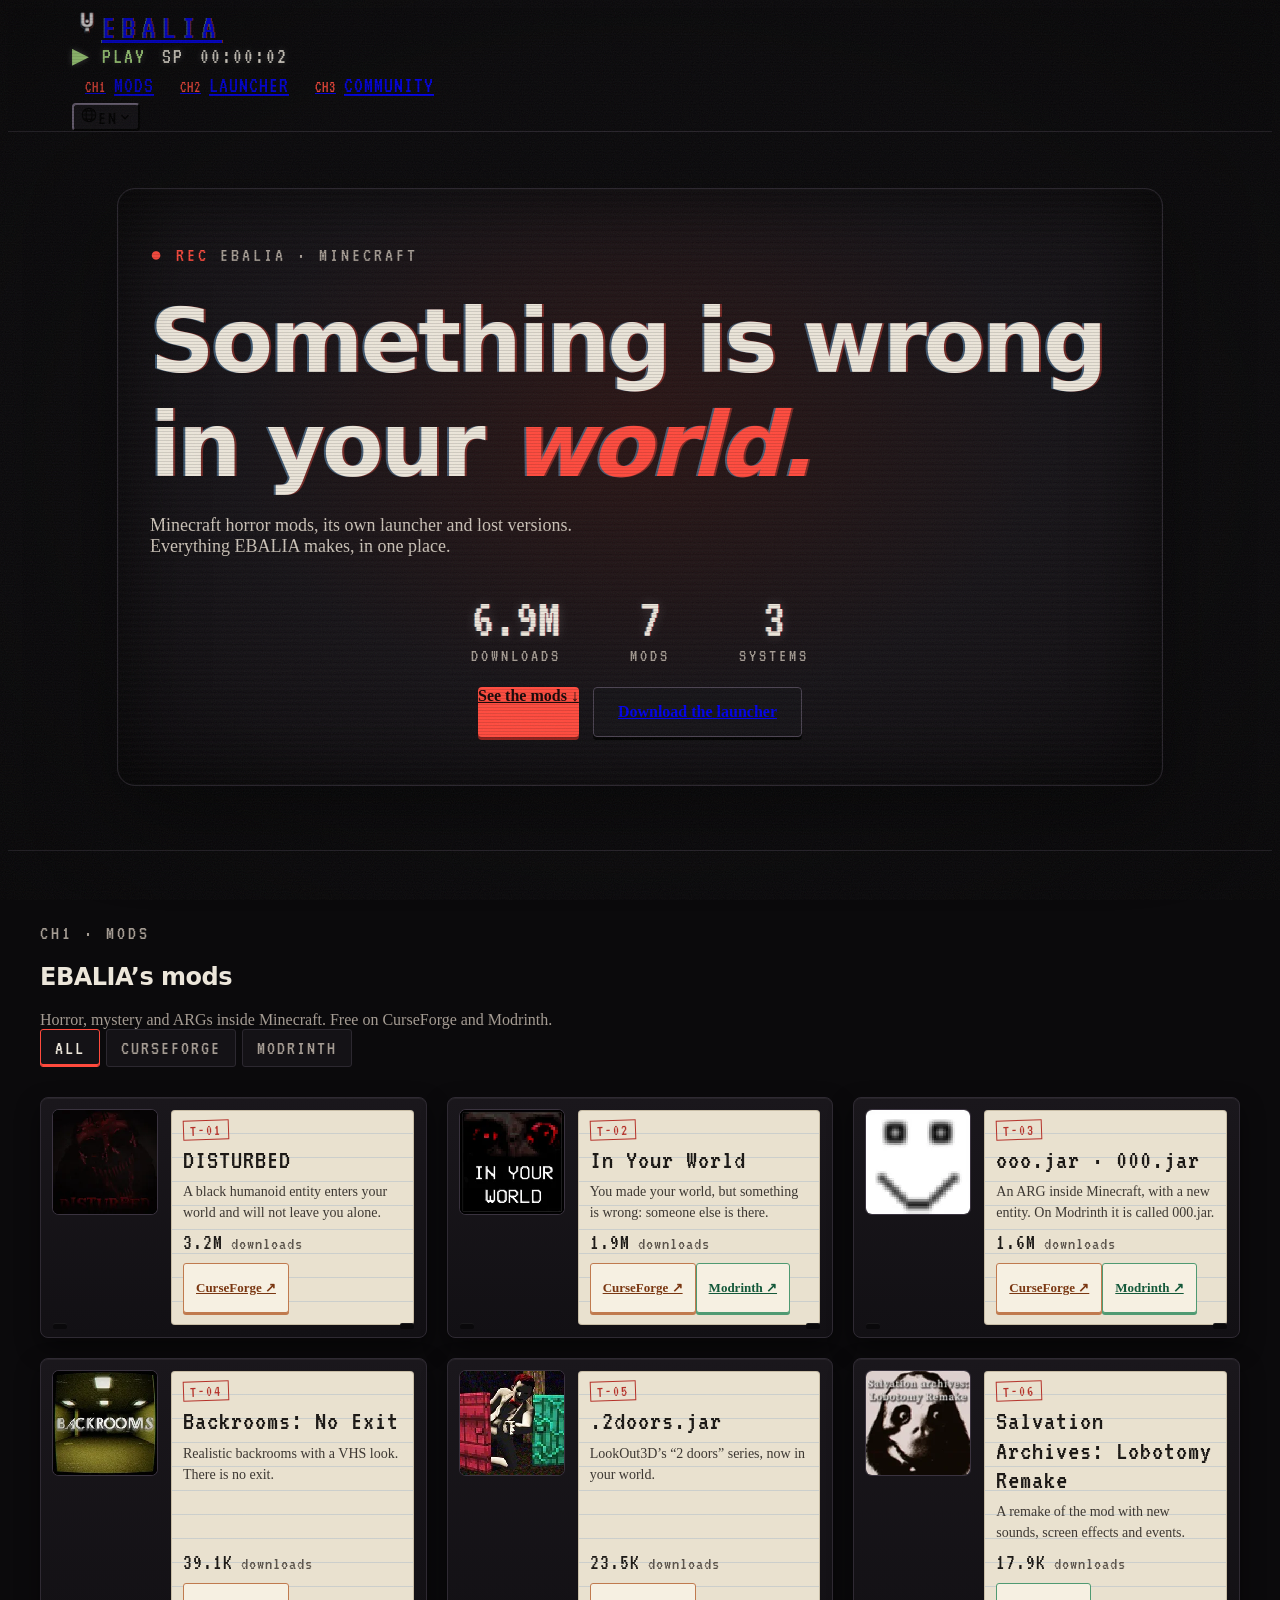
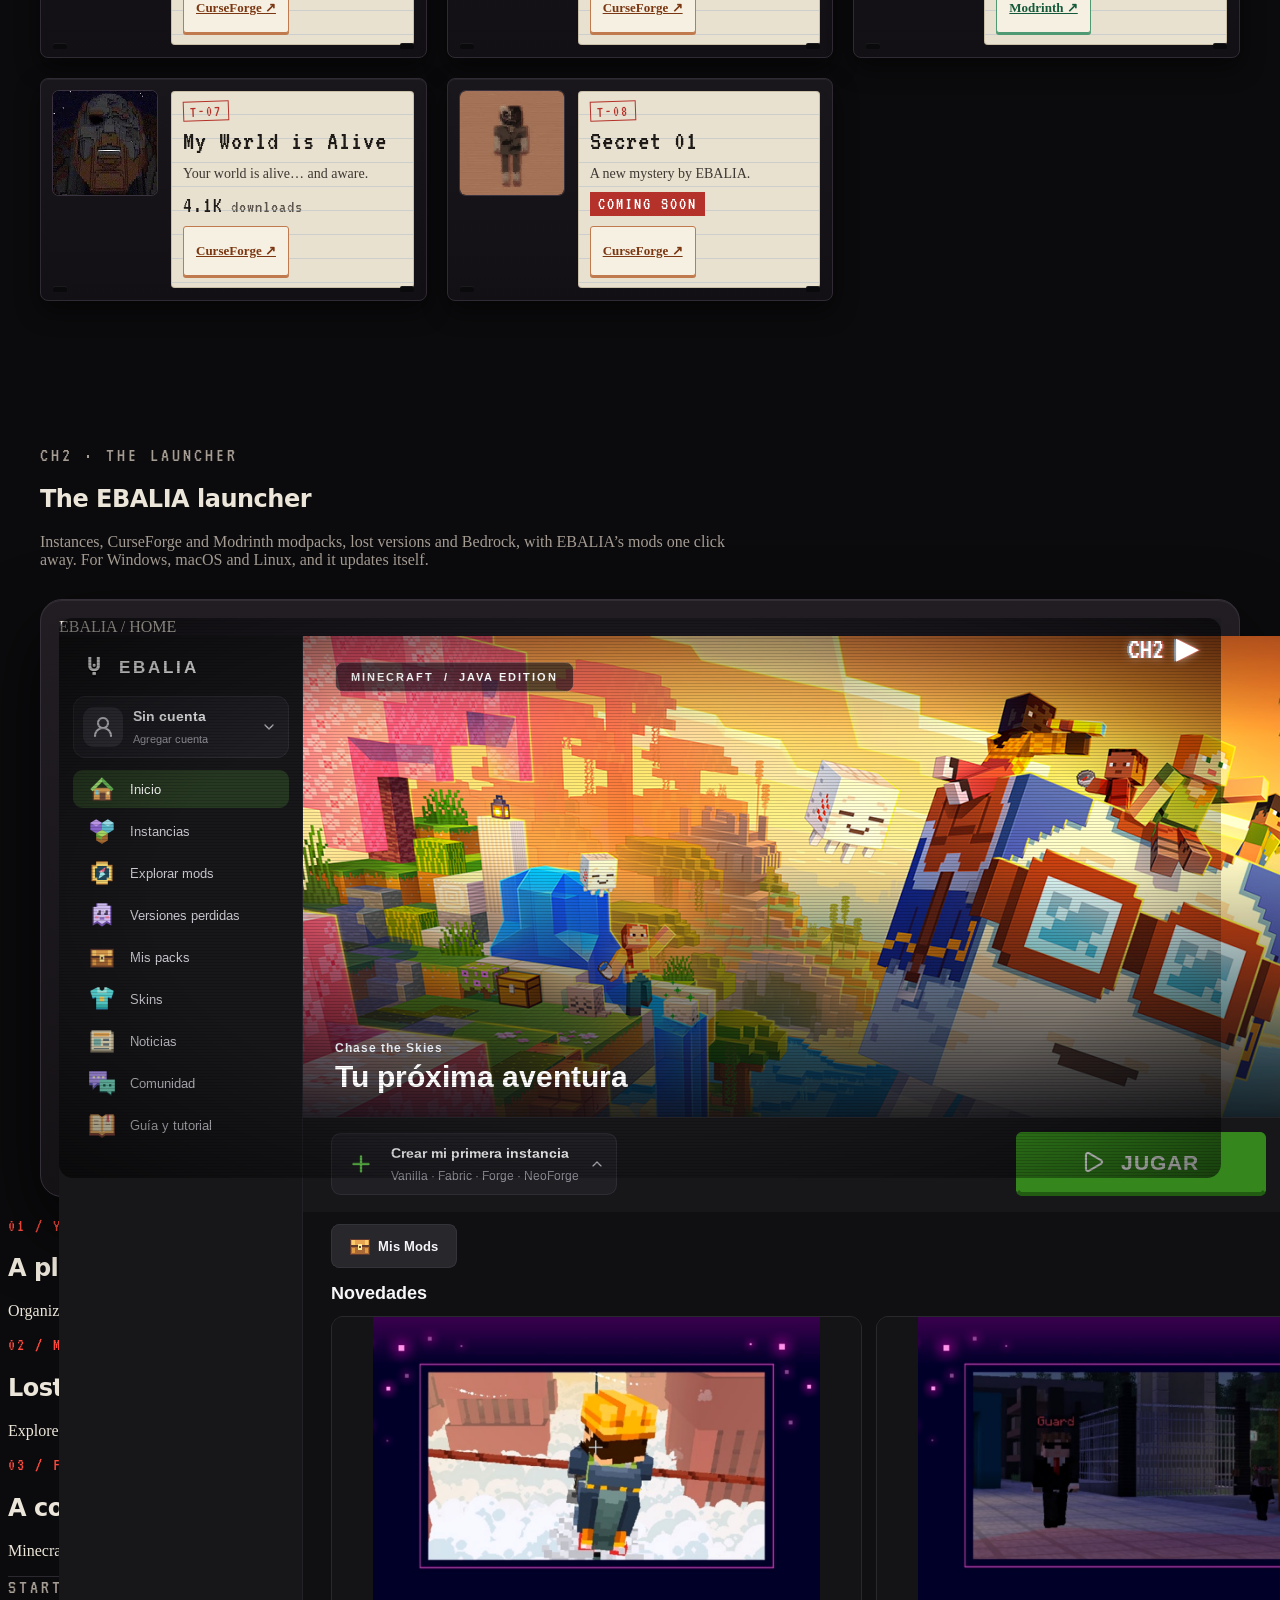
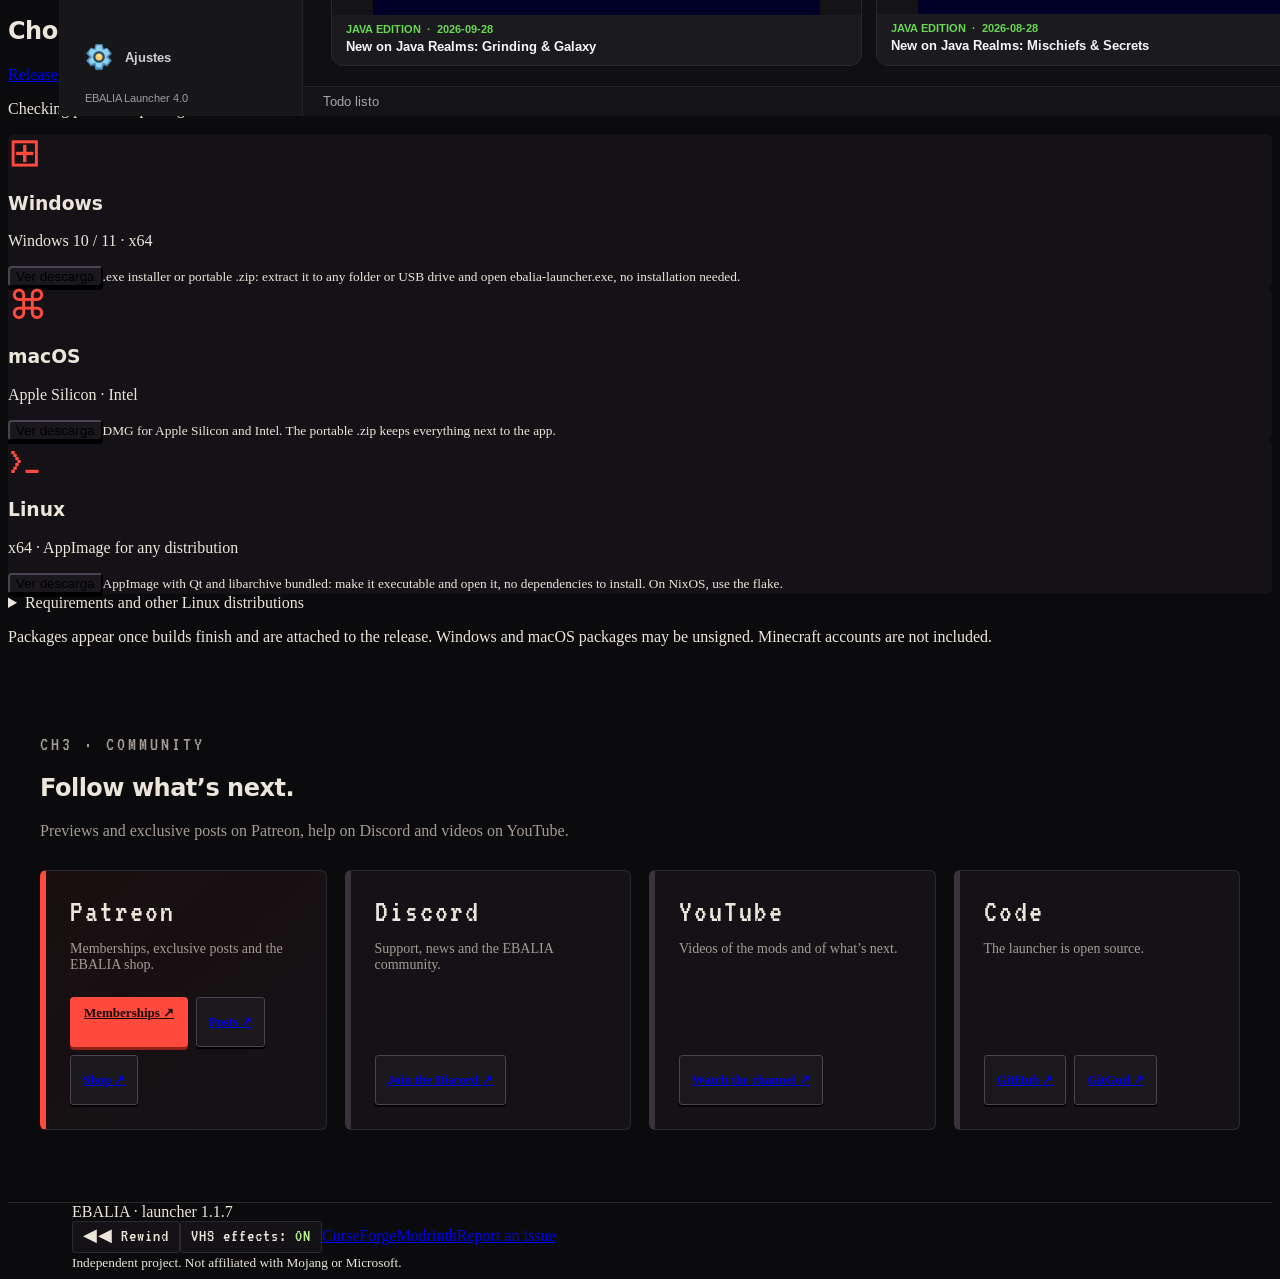
==== site/index.html @ 4043fa1e "Website: EBALIA's own site at ebalia.gitgud.site, VHS style - The mods on CurseForge and Modrinth as" ====
<!doctype html><html lang="es"><head><meta charset="utf-8"><meta name="viewport" content="width=device-width,initial-scale=1"><meta name="description" content="EBALIA: mods de terror para Minecraft, un launcher propio y versiones perdidas."><title>EBALIA</title><link rel="icon" type="image/png" href="[data-uri]"><link rel="apple-touch-icon" href="[data-uri]"><meta name="theme-color" content="#0b0a0c"><link rel="preconnect" href="https://fonts.googleapis.com"><link rel="preconnect" href="https://fonts.gstatic.com" crossorigin><link rel="stylesheet" href="https://fonts.googleapis.com/css2?family=VT323&display=swap"><link rel="stylesheet" href="style.css?v=ebalia-2"><link rel="stylesheet" href="vhs.css?v=ebalia-2"></head><body>
<div class="vhs-layer scanlines" aria-hidden="true"></div><div class="vhs-layer grain" aria-hidden="true"></div><div class="vhs-layer tracking" aria-hidden="true"></div><div class="vhs-layer static" aria-hidden="true"></div>
<header><a class="brand" href="#"><img src="[data-uri]" alt="">EBALIA</a><div class="osd" aria-hidden="true"><span class="osd-play">▶ PLAY</span><span>SP</span><span id="osd-clock">00:00:00</span></div><nav aria-label="Main navigation"><a href="#mods"><span class="channel">CH1</span><span data-i18n="navMods">Mods</span></a><a href="#launcher"><span class="channel">CH2</span><span data-i18n="navLauncher">Launcher</span></a><a href="#comunidad"><span class="channel">CH3</span><span data-i18n="navCommunity">Comunidad</span></a><div class="language-picker"><button id="language-toggle" class="language-toggle" type="button" aria-expanded="false" aria-controls="language-menu" aria-label="Idioma"><svg viewBox="0 0 24 24" width="18" height="18" fill="none" stroke="currentColor" stroke-width="1.6" aria-hidden="true"><circle cx="12" cy="12" r="9"/><ellipse cx="12" cy="12" rx="4" ry="9"/><path d="M3 12h18M5 6.5h14M5 17.5h14"/></svg><span id="language-current">ES</span><svg class="language-chevron" viewBox="0 0 16 16" width="14" height="14" fill="none" stroke="currentColor" stroke-width="1.6" aria-hidden="true"><path d="m4 6 4 4 4-4"/></svg></button><div id="language-menu" class="language-menu" hidden><div class="language-heading" data-i18n="language">Idioma</div><div class="language-options"><button type="button" data-language="auto" aria-pressed="true"><span data-i18n="automatic">Automático (sistema)</span><span class="language-check" aria-hidden="true">✓</span></button><button type="button" data-language="es" aria-pressed="false"><span>Español</span><span class="language-check" aria-hidden="true">✓</span></button><button type="button" data-language="en" aria-pressed="false"><span>English</span><span class="language-check" aria-hidden="true">✓</span></button><button type="button" data-language="pt" aria-pressed="false"><span>Português</span><span class="language-check" aria-hidden="true">✓</span></button><button type="button" data-language="fr" aria-pressed="false"><span>Français</span><span class="language-check" aria-hidden="true">✓</span></button><button type="button" data-language="de" aria-pressed="false"><span>Deutsch</span><span class="language-check" aria-hidden="true">✓</span></button></div></div></div></nav></header>
<main><section class="hero"><div class="screen"><div class="eyebrow"><span class="rec">● REC</span> EBALIA · MINECRAFT</div><h1 class="glitch" data-i18n="hero"></h1><p data-i18n="intro"></p><div class="hero-stats"><div><b data-count="6857395" data-animate></b><span data-i18n="statDownloads">descargas</span></div><div><b data-count="7" data-plain data-animate></b><span data-i18n="statMods">mods</span></div><div><b>3</b><span data-i18n="statSystems">sistemas</span></div></div><div class="hero-actions"><a class="primary" href="#mods" data-i18n="heroMods">Ver los mods ↓</a><a class="secondary" href="#descargas" data-i18n="heroLauncher">Descargar el launcher</a></div></div></section>
<section id="mods"><div class="sectionhead"><div><span class="eyebrow">CH1 · <span data-i18n="modsEyebrow">MODS</span></span><h2 data-i18n="modsHeading">Los mods de EBALIA</h2><p class="lead" data-i18n="modsBody"></p></div><div class="filters" role="group" aria-label="CurseForge / Modrinth"><button type="button" class="filter" data-filter="all" aria-pressed="true" data-i18n="filterAll">Todos</button><button type="button" class="filter" data-filter="curseforge" aria-pressed="false">CurseForge</button><button type="button" class="filter" data-filter="modrinth" aria-pressed="false">Modrinth</button></div></div><div class="tapes"><article class="tape" data-stores="curseforge"><div class="tape-window"><img src="[data-uri]" alt="" width="96" height="96" loading="lazy"><span class="tape-play" aria-hidden="true">▶</span></div><div class="tape-label"><span class="tape-number">T-01</span><h3>DISTURBED</h3><p data-i18n="modDisturbed"></p><span class="count"><b data-count="3212879"></b> <span data-i18n="downloadsLabel">descargas</span></span><div class="stores"><a class="store curseforge" href="https://www.curseforge.com/minecraft/mc-mods/disturbed" rel="noopener">CurseForge ↗</a></div></div></article><article class="tape" data-stores="curseforge modrinth"><div class="tape-window"><img src="[data-uri]" alt="" width="96" height="96" loading="lazy"><span class="tape-play" aria-hidden="true">▶</span></div><div class="tape-label"><span class="tape-number">T-02</span><h3>In Your World</h3><p data-i18n="modInYourWorld"></p><span class="count"><b data-count="1912061"></b> <span data-i18n="downloadsLabel">descargas</span></span><div class="stores"><a class="store curseforge" href="https://www.curseforge.com/minecraft/mc-mods/in-your-world" rel="noopener">CurseForge ↗</a><a class="store modrinth" href="https://modrinth.com/mod/in-your-world" rel="noopener">Modrinth ↗</a></div></div></article><article class="tape" data-stores="curseforge modrinth"><div class="tape-window"><img src="[data-uri]" alt="" width="96" height="96" loading="lazy"><span class="tape-play" aria-hidden="true">▶</span></div><div class="tape-label"><span class="tape-number">T-03</span><h3>ooo.jar · 000.jar</h3><p data-i18n="modOoo"></p><span class="count"><b data-count="1647892"></b> <span data-i18n="downloadsLabel">descargas</span></span><div class="stores"><a class="store curseforge" href="https://www.curseforge.com/minecraft/mc-mods/ooo-jar" rel="noopener">CurseForge ↗</a><a class="store modrinth" href="https://modrinth.com/mod/000.jar" rel="noopener">Modrinth ↗</a></div></div></article><article class="tape" data-stores="curseforge"><div class="tape-window"><img src="[data-uri]" alt="" width="96" height="96" loading="lazy"><span class="tape-play" aria-hidden="true">▶</span></div><div class="tape-label"><span class="tape-number">T-04</span><h3>Backrooms: No Exit</h3><p data-i18n="modBackrooms"></p><span class="count"><b data-count="39109"></b> <span data-i18n="downloadsLabel">descargas</span></span><div class="stores"><a class="store curseforge" href="https://www.curseforge.com/minecraft/mc-mods/backrooms-no-exit" rel="noopener">CurseForge ↗</a></div></div></article><article class="tape" data-stores="curseforge"><div class="tape-window"><img src="[data-uri]" alt="" width="96" height="96" loading="lazy"><span class="tape-play" aria-hidden="true">▶</span></div><div class="tape-label"><span class="tape-number">T-05</span><h3>.2doors.jar</h3><p data-i18n="modTwoDoors"></p><span class="count"><b data-count="23488"></b> <span data-i18n="downloadsLabel">descargas</span></span><div class="stores"><a class="store curseforge" href="https://www.curseforge.com/minecraft/mc-mods/twodoors-jar" rel="noopener">CurseForge ↗</a></div></div></article><article class="tape" data-stores="modrinth"><div class="tape-window"><img src="[data-uri]" alt="" width="96" height="96" loading="lazy"><span class="tape-play" aria-hidden="true">▶</span></div><div class="tape-label"><span class="tape-number">T-06</span><h3>Salvation Archives: Lobotomy Remake</h3><p data-i18n="modSalvation"></p><span class="count"><b data-count="17855"></b> <span data-i18n="downloadsLabel">descargas</span></span><div class="stores"><a class="store modrinth" href="https://modrinth.com/mod/salvation-archives-lobotomy-remake" rel="noopener">Modrinth ↗</a></div></div></article><article class="tape" data-stores="curseforge"><div class="tape-window"><img src="[data-uri]" alt="" width="96" height="96" loading="lazy"><span class="tape-play" aria-hidden="true">▶</span></div><div class="tape-label"><span class="tape-number">T-07</span><h3>My World is Alive</h3><p data-i18n="modAlive"></p><span class="count"><b data-count="4111"></b> <span data-i18n="downloadsLabel">descargas</span></span><div class="stores"><a class="store curseforge" href="https://www.curseforge.com/minecraft/mc-mods/the-world-is-alive" rel="noopener">CurseForge ↗</a></div></div></article><article class="tape soon-card" data-stores="curseforge"><div class="tape-window"><img src="[data-uri]" alt="" width="96" height="96" loading="lazy"><span class="tape-play" aria-hidden="true">▶</span></div><div class="tape-label"><span class="tape-number">T-08</span><h3>Secret 01</h3><p data-i18n="modSecret"></p><span class="soon" data-i18n="soon">Próximamente</span><div class="stores"><a class="store curseforge" href="https://www.curseforge.com/minecraft/mc-mods/secret-01-proyect" rel="noopener">CurseForge ↗</a></div></div></article></div></section>
<section id="launcher"><div class="sectionhead"><div><span class="eyebrow">CH2 · <span data-i18n="launcherEyebrow">EL LAUNCHER</span></span><h2 data-i18n="launcherHeading">El launcher de EBALIA</h2><p class="lead" data-i18n="launcherBody"></p></div></div><div class="tv"><div class="preview"><div class="windowbar"><i></i><i></i><i></i><span data-i18n="home">EBALIA / INICIO</span></div><img src="[data-uri]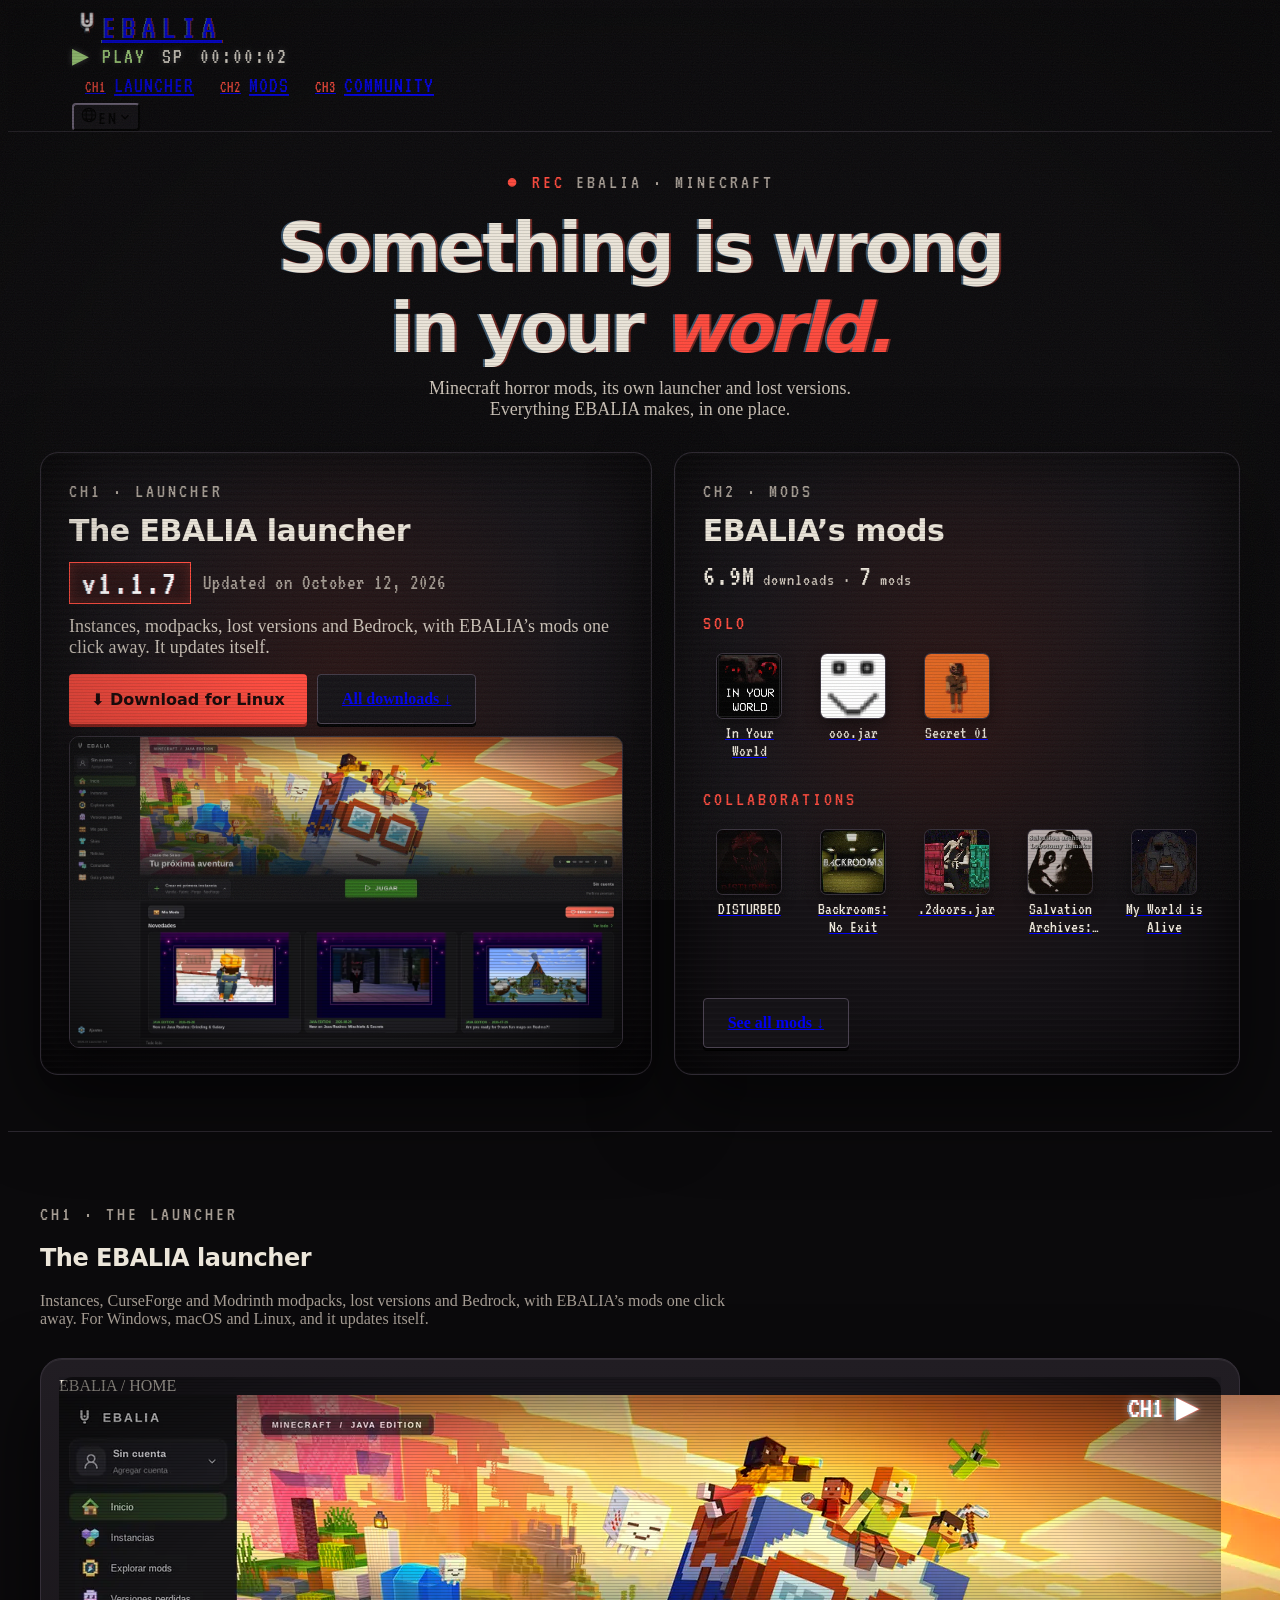
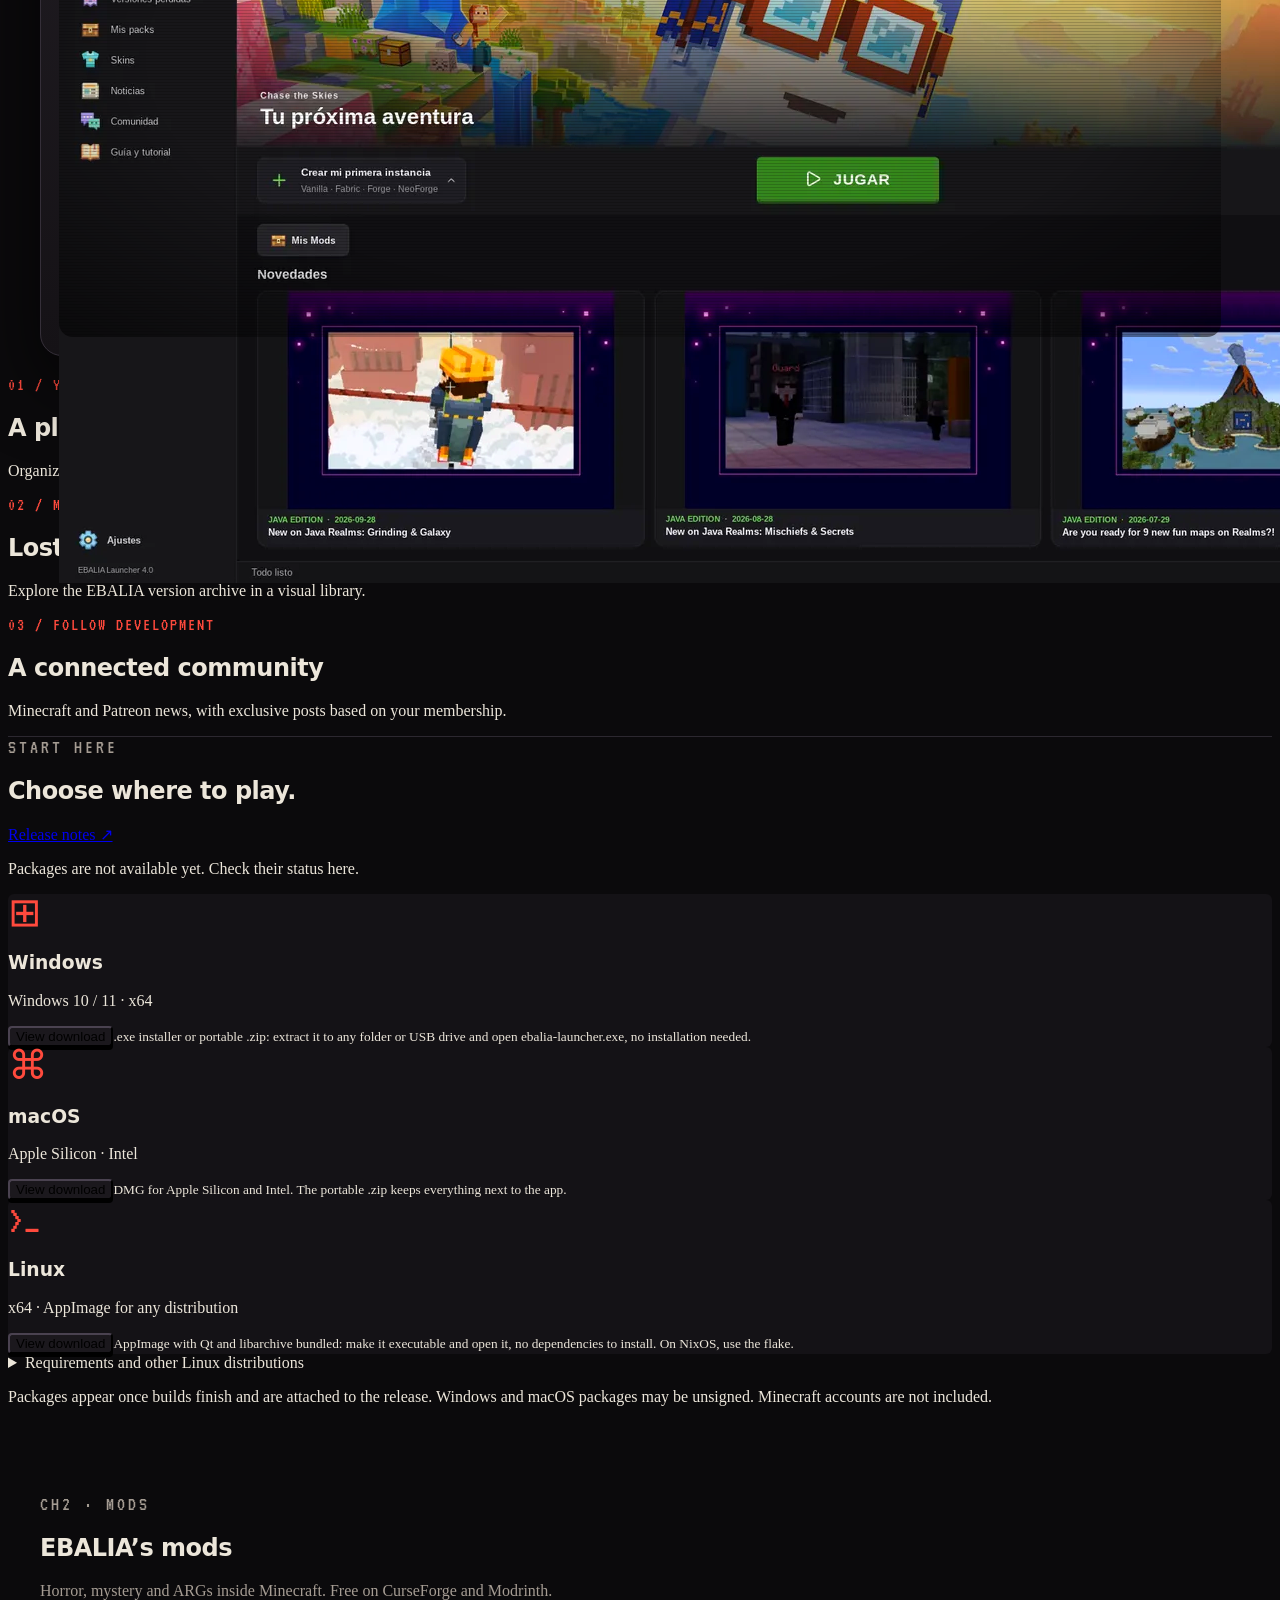
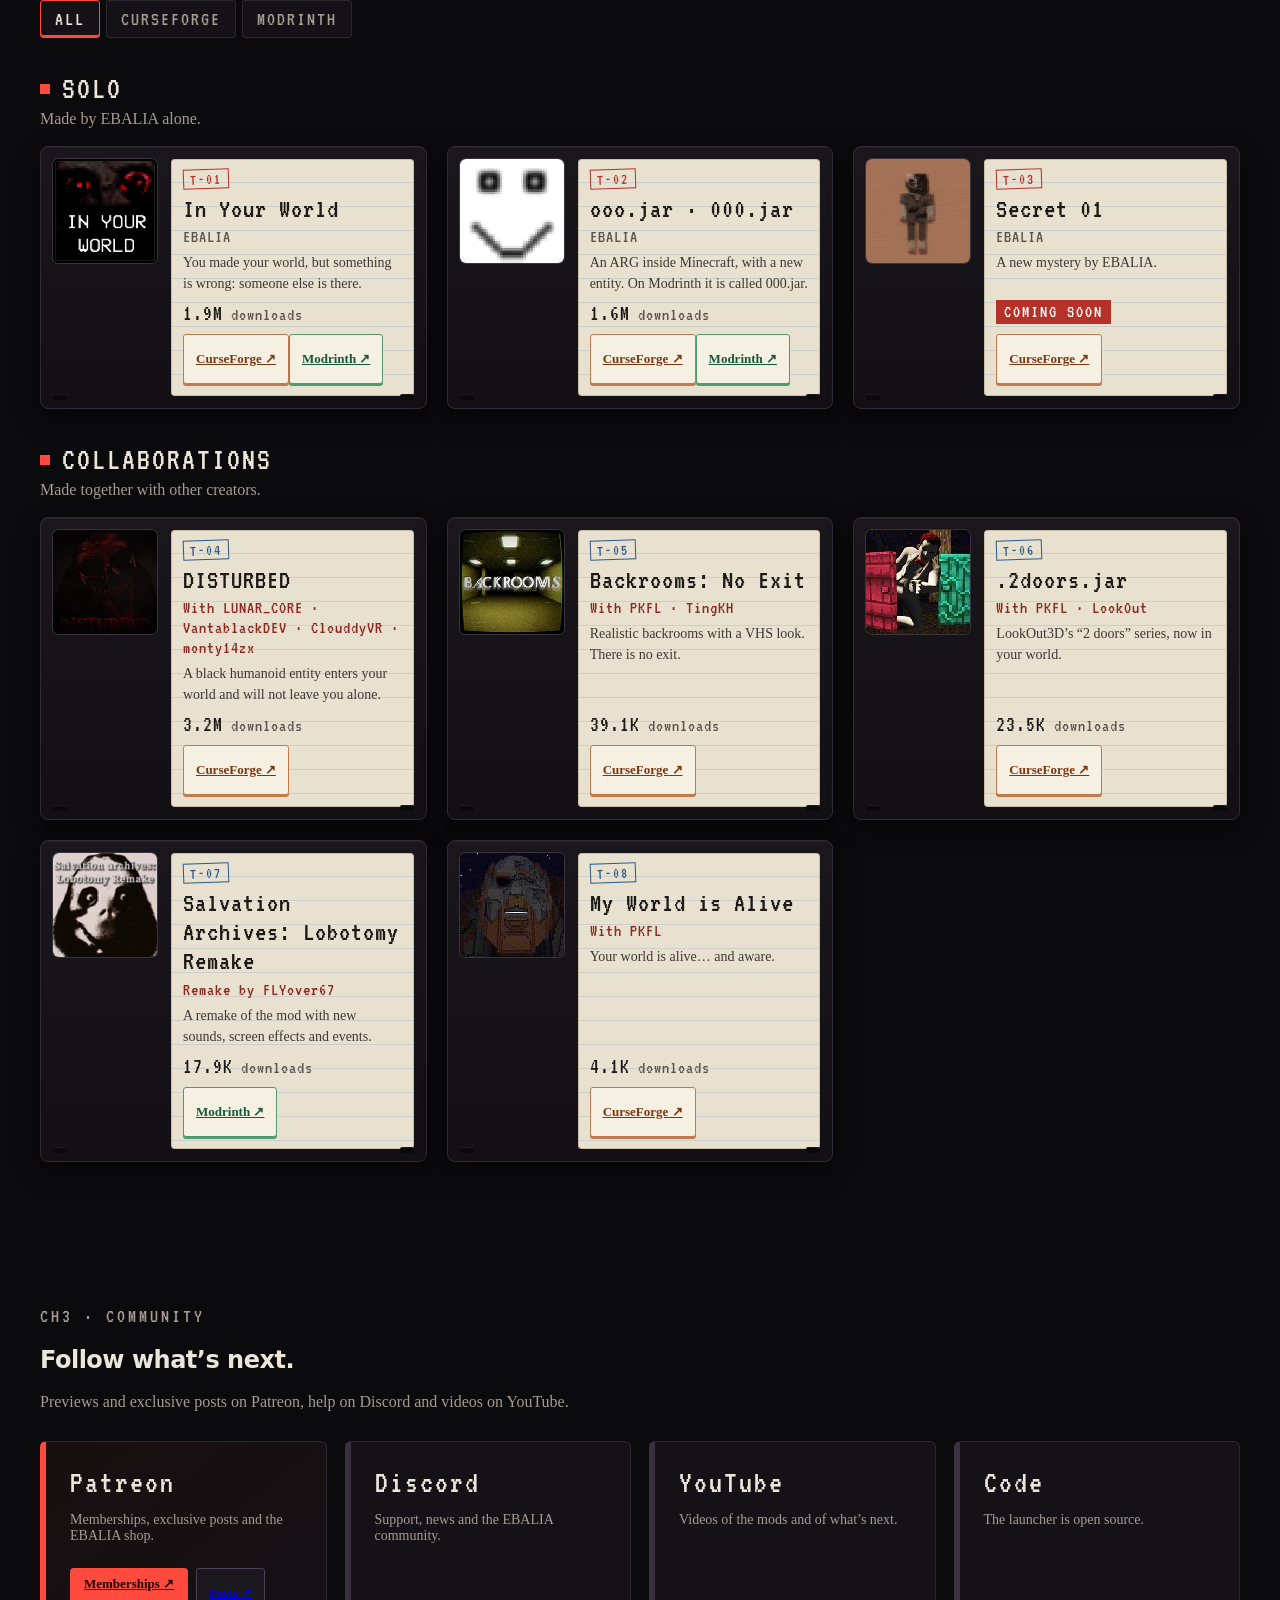
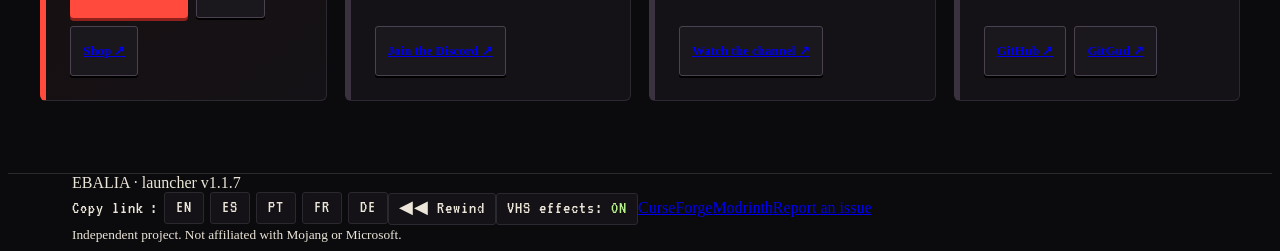
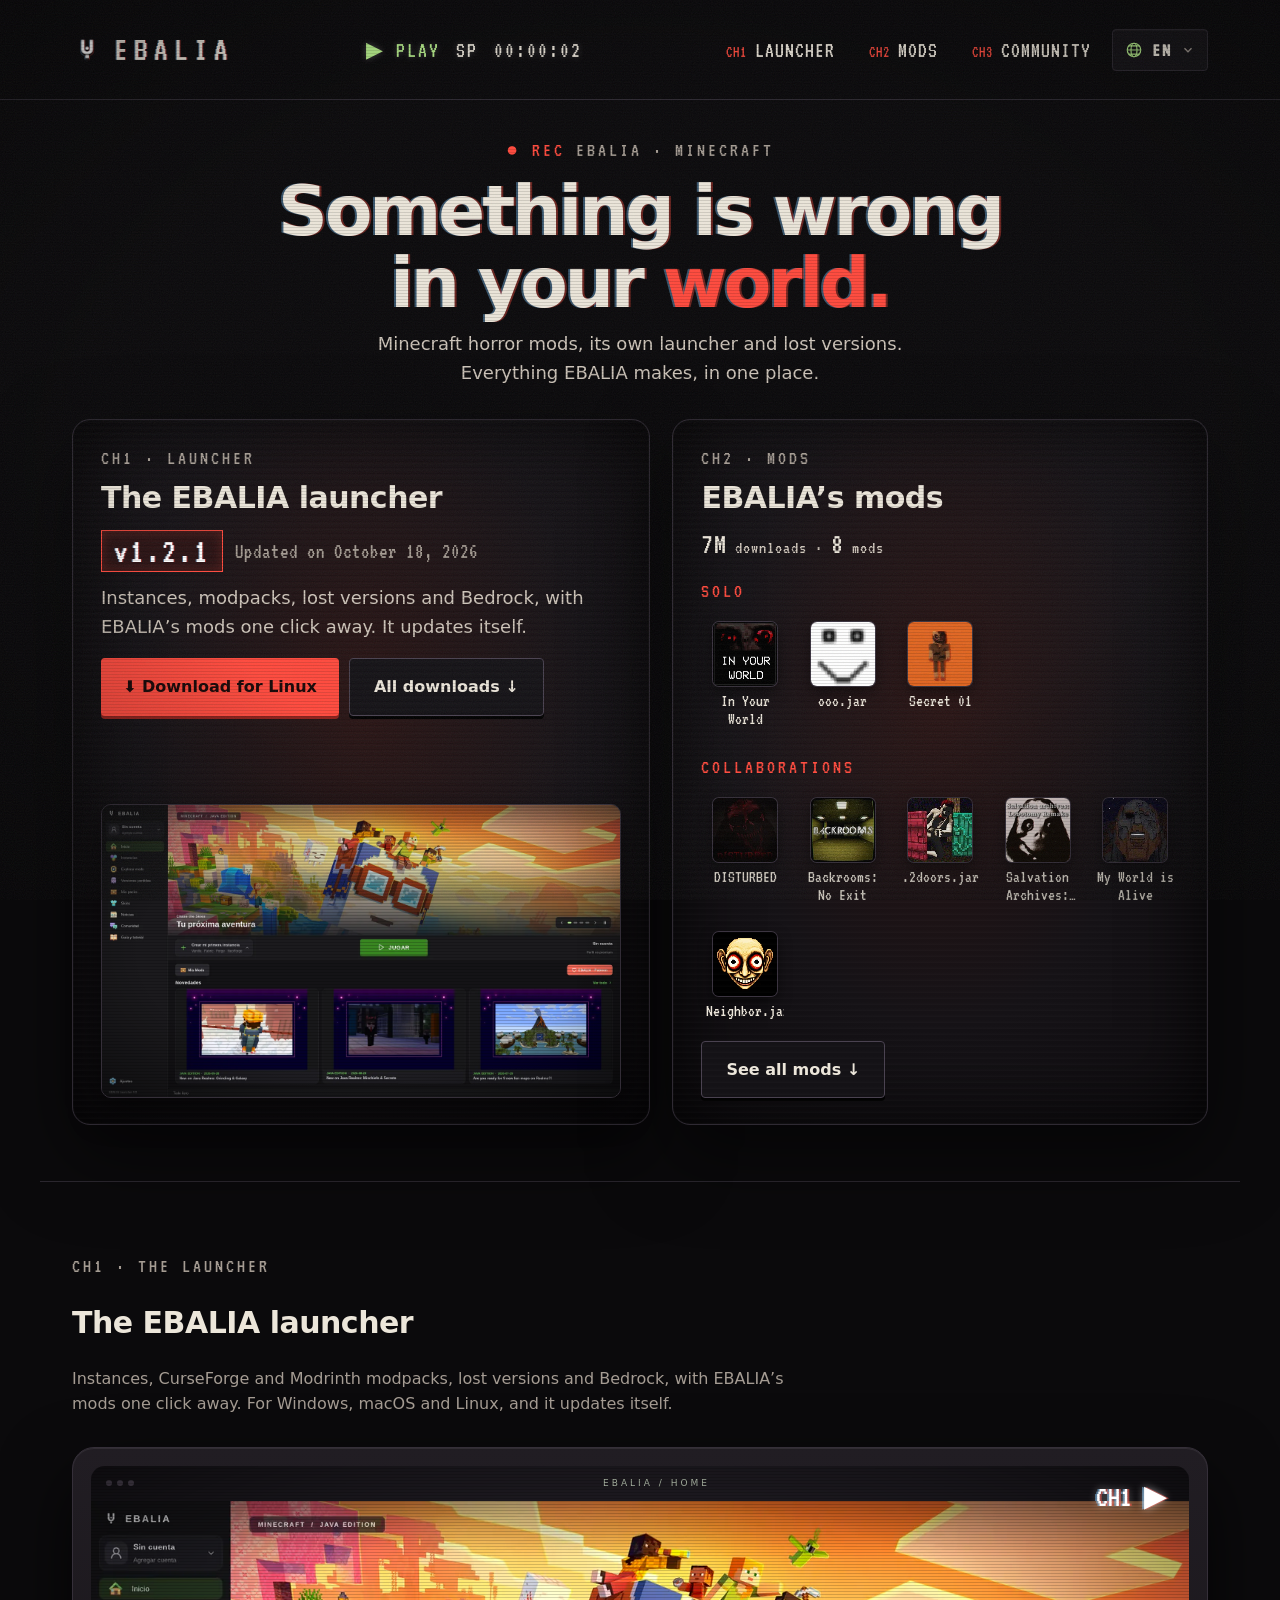
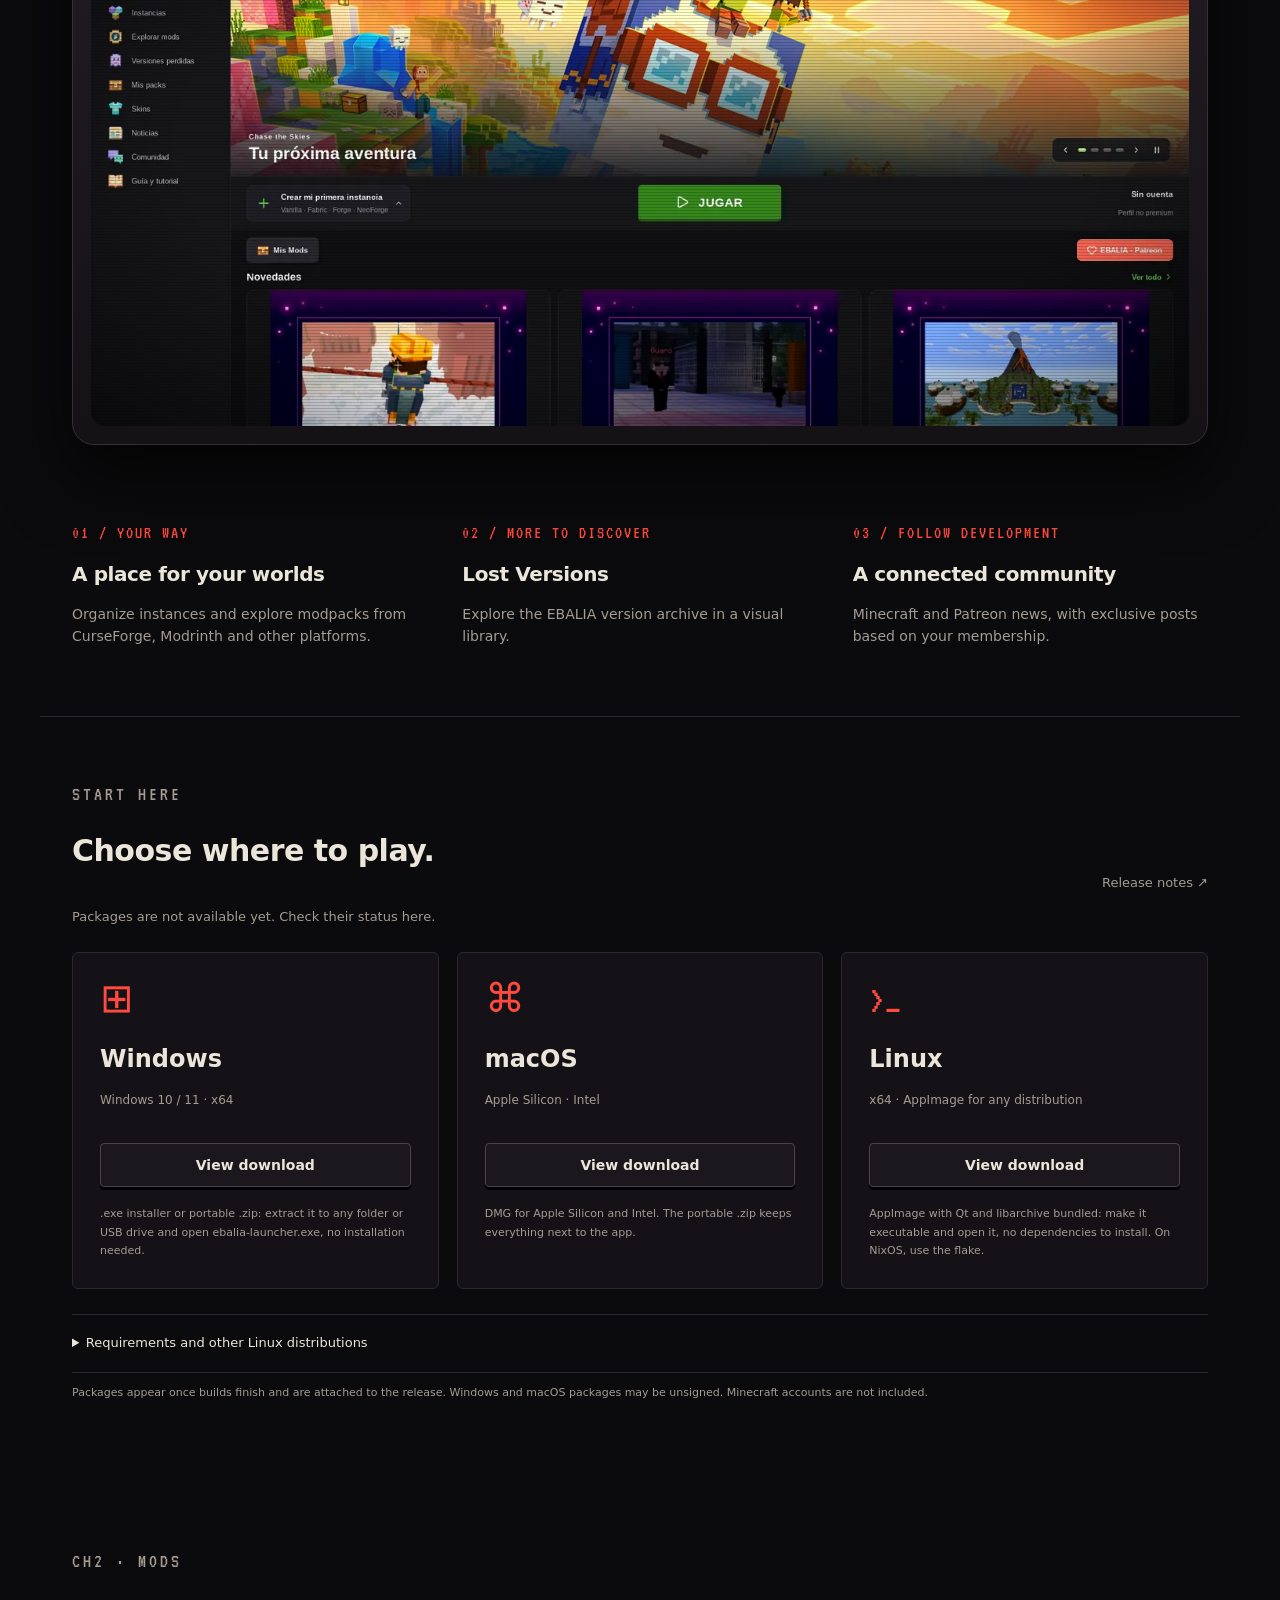
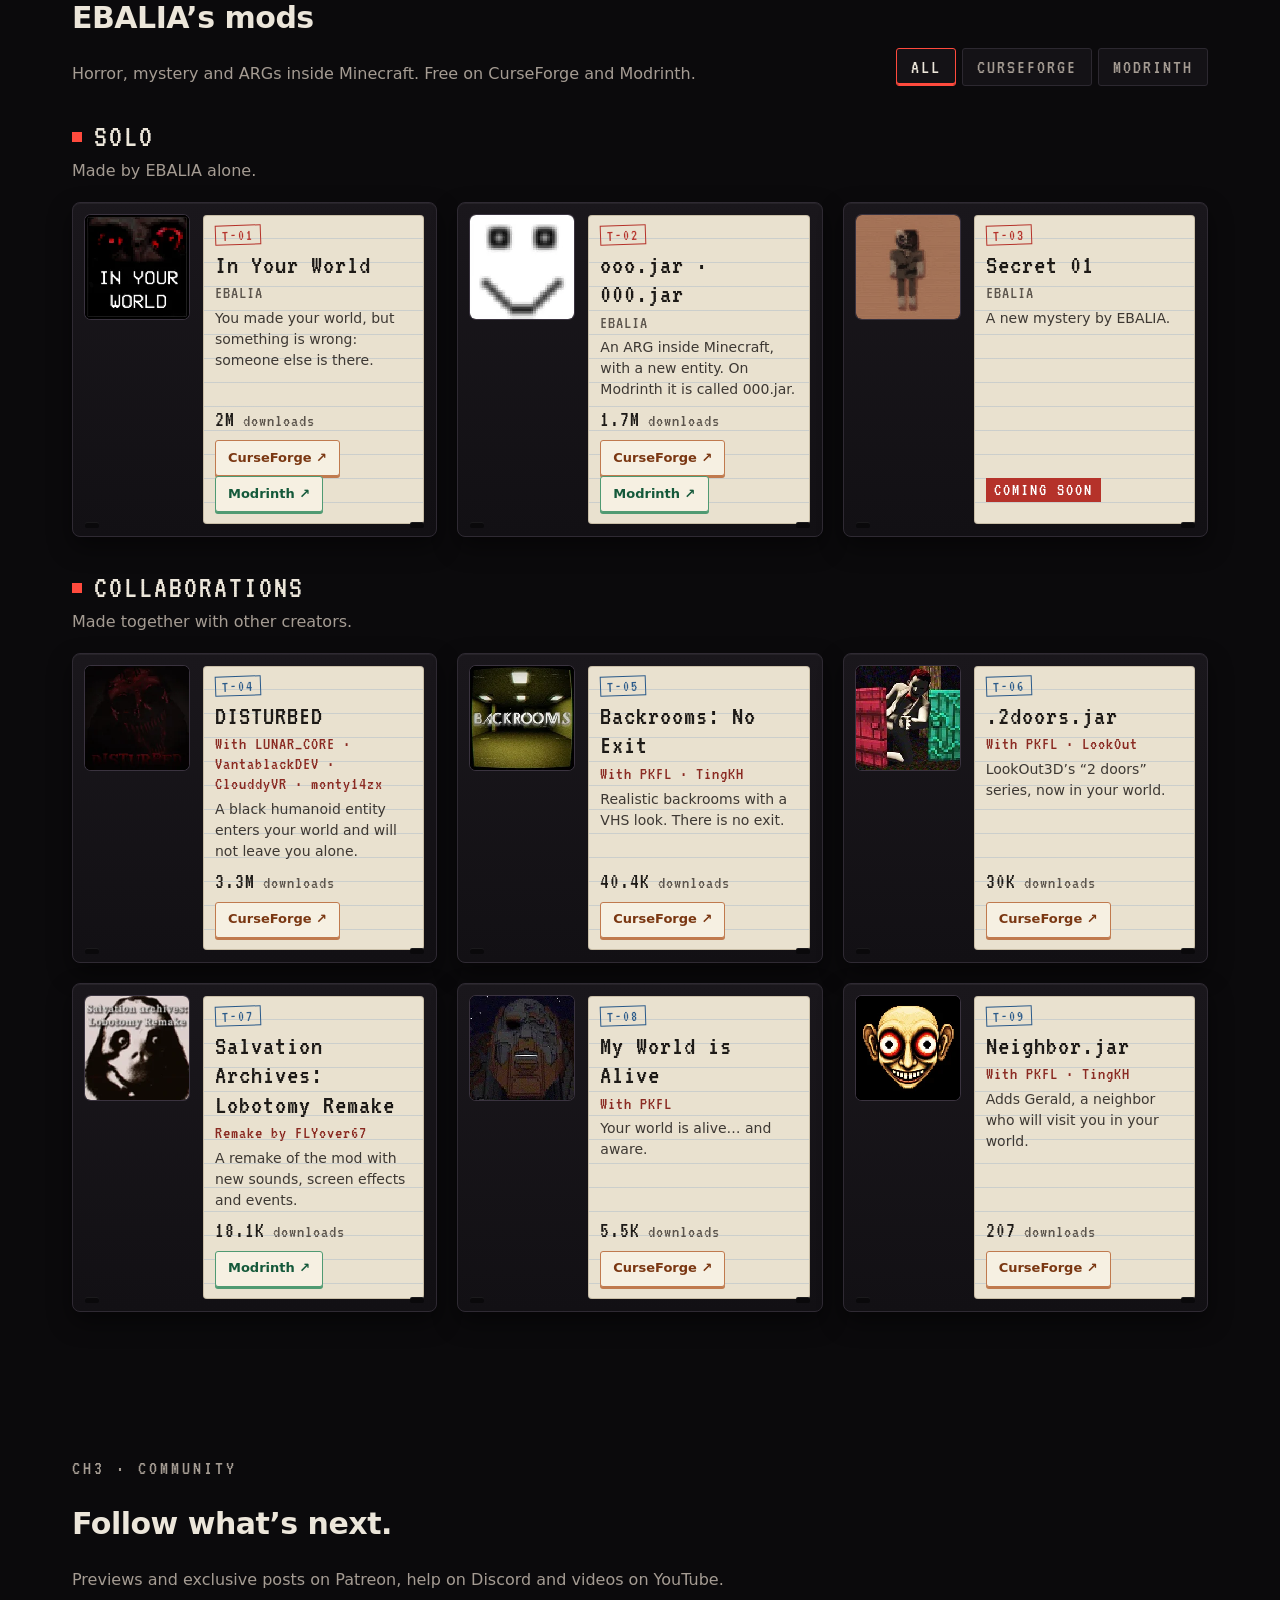
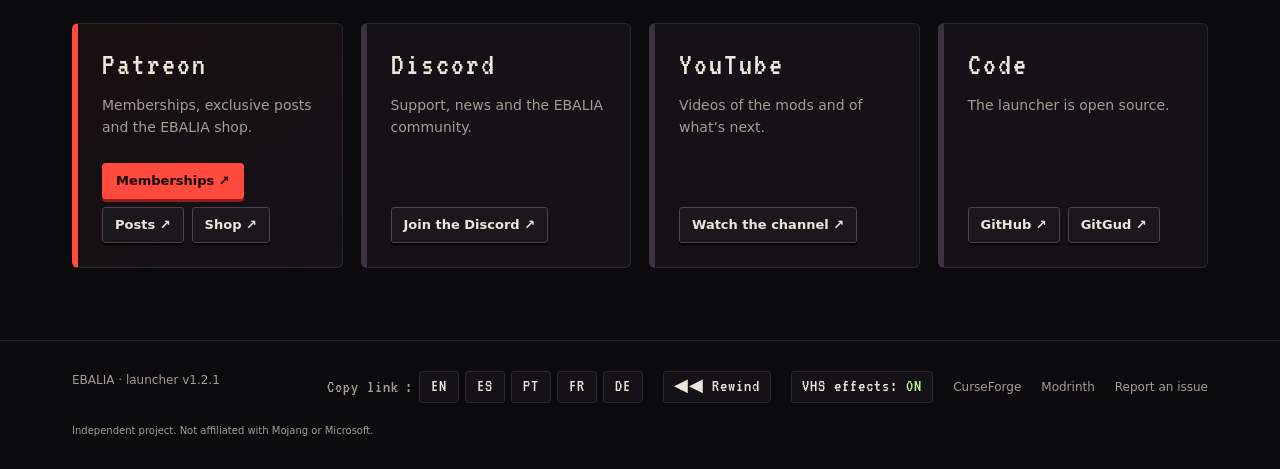
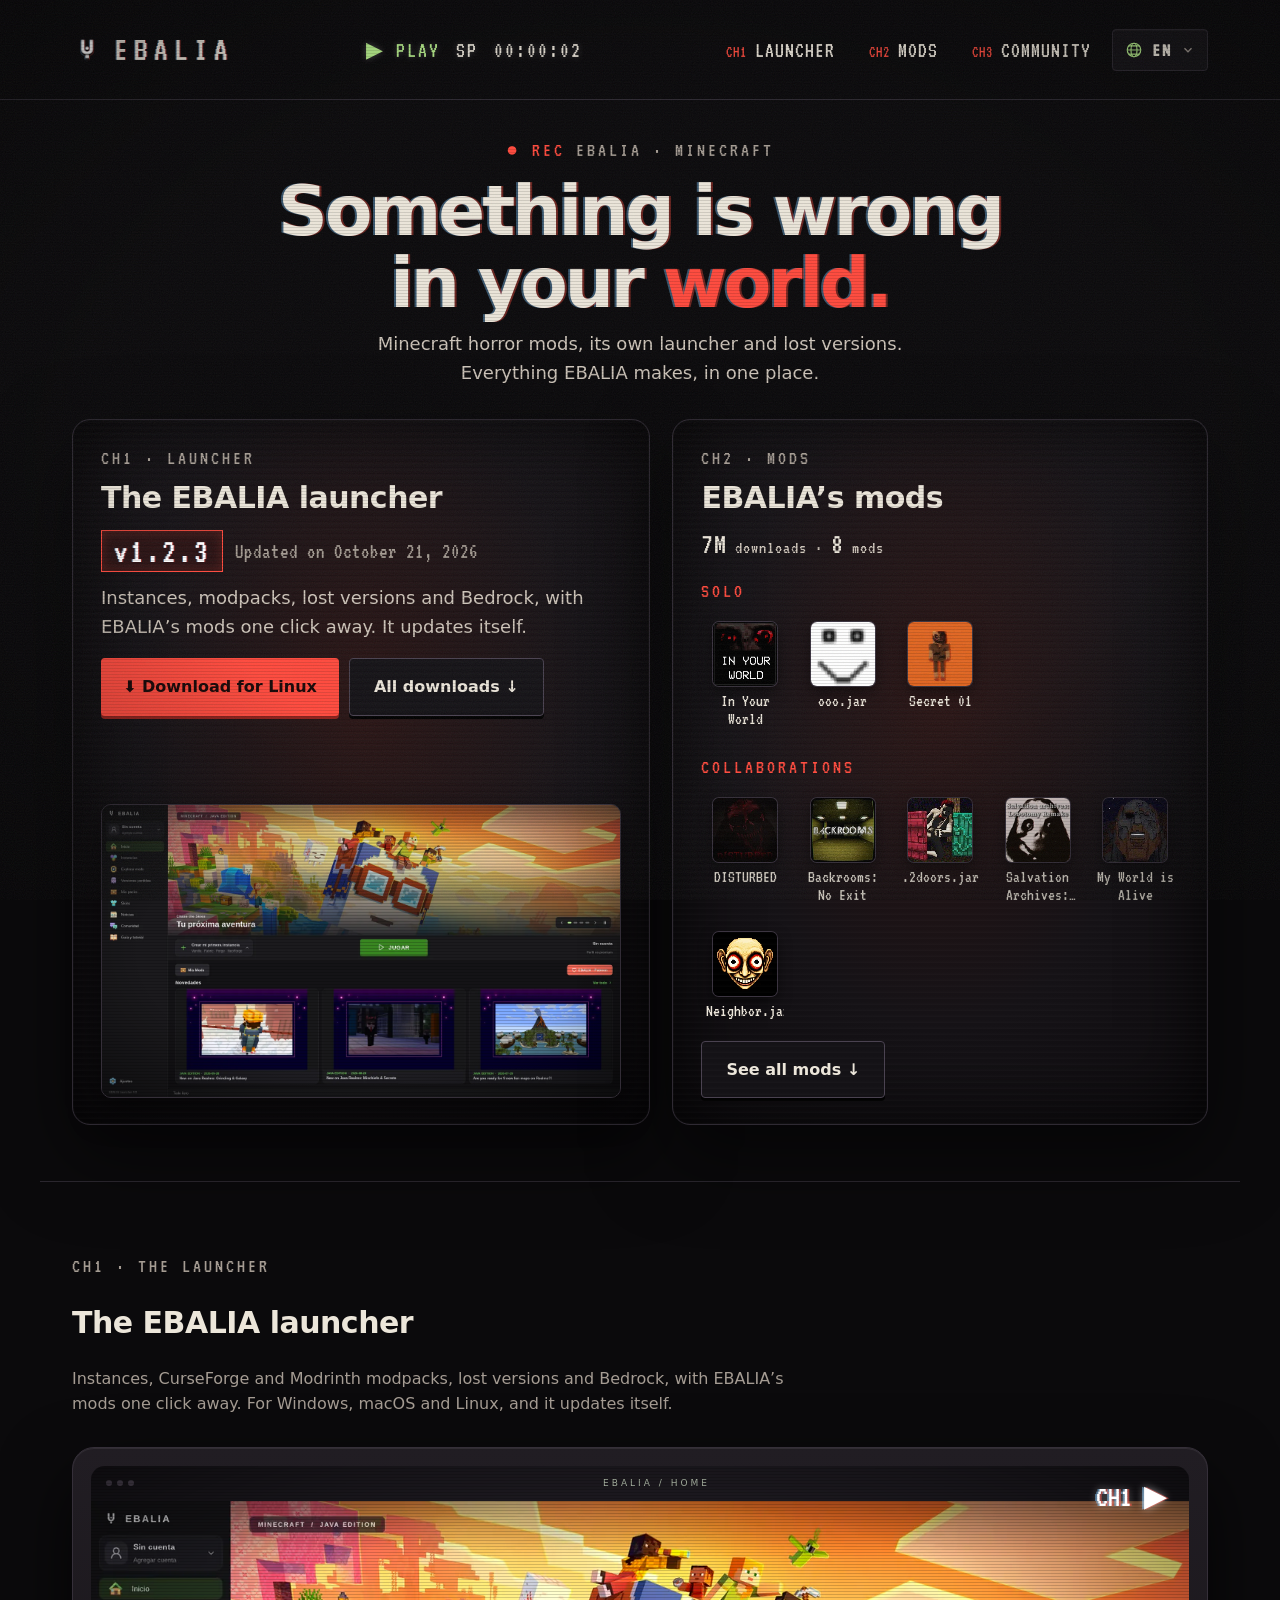
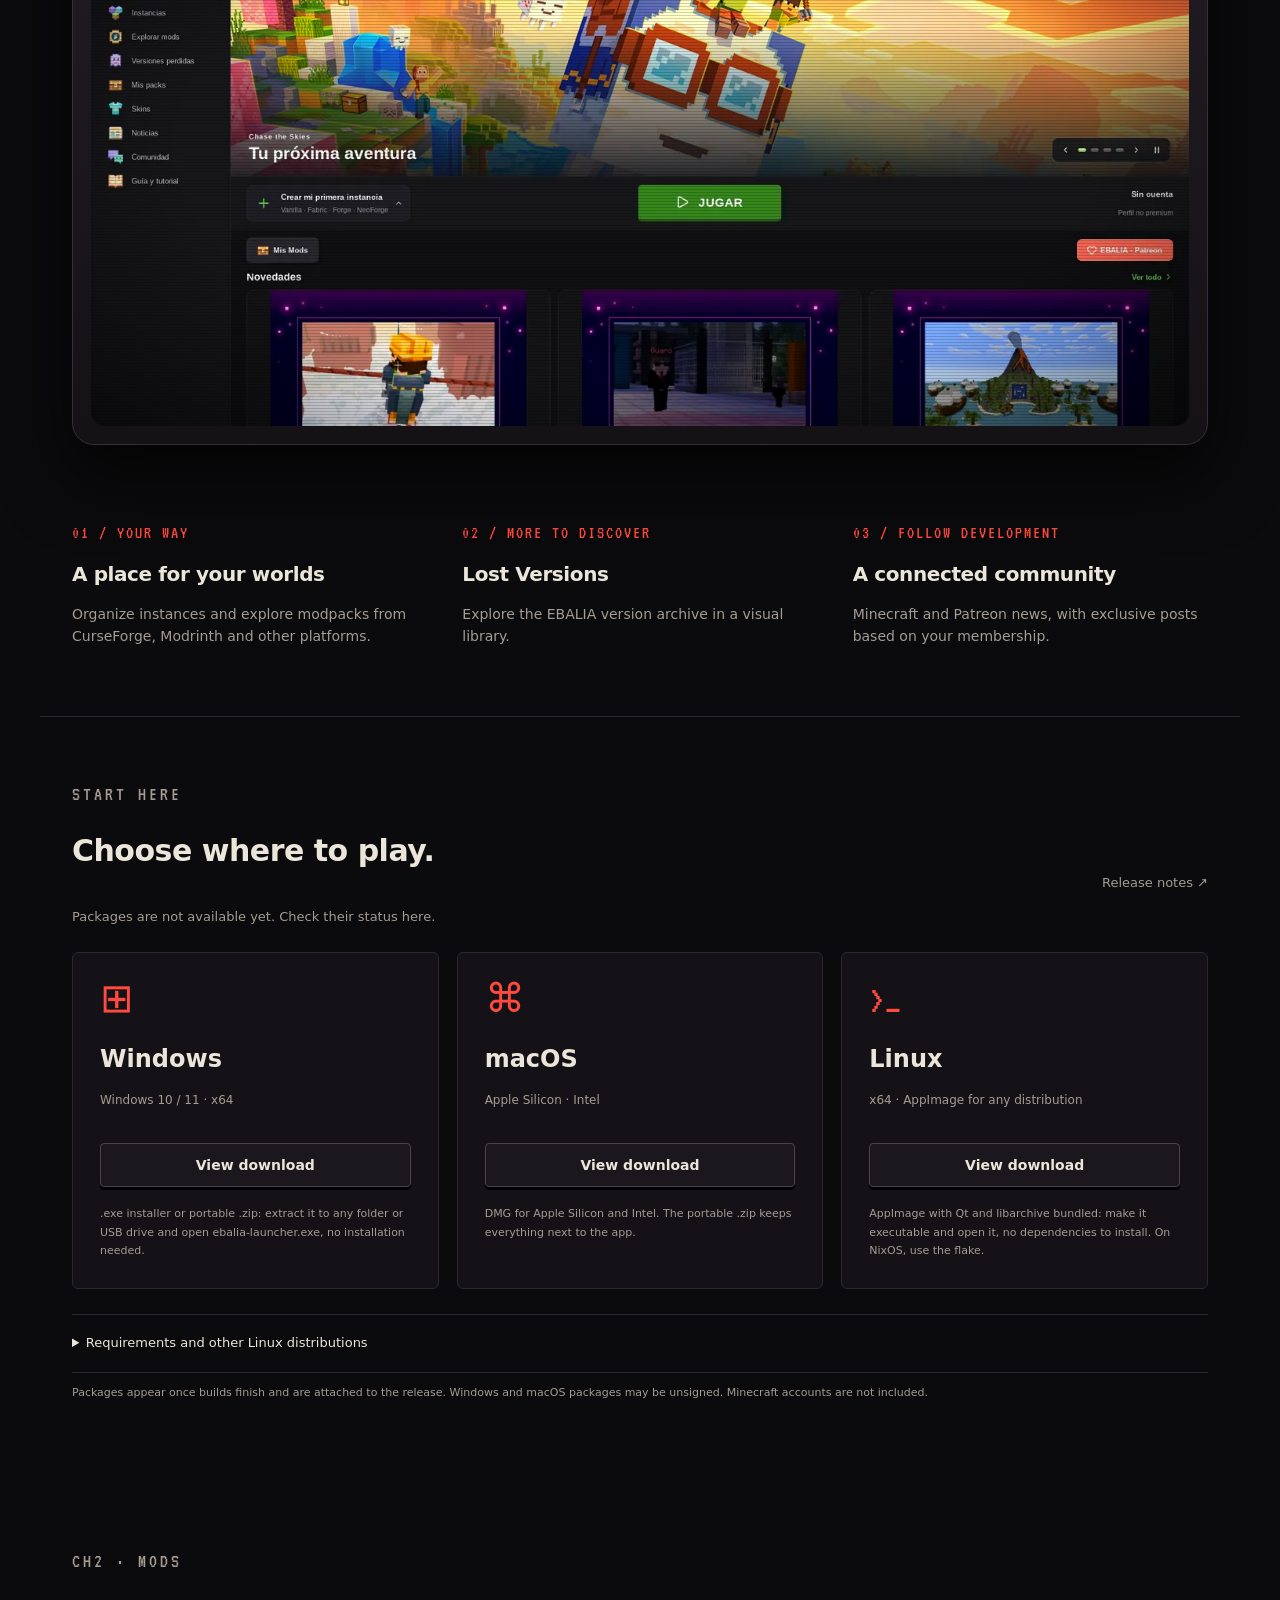
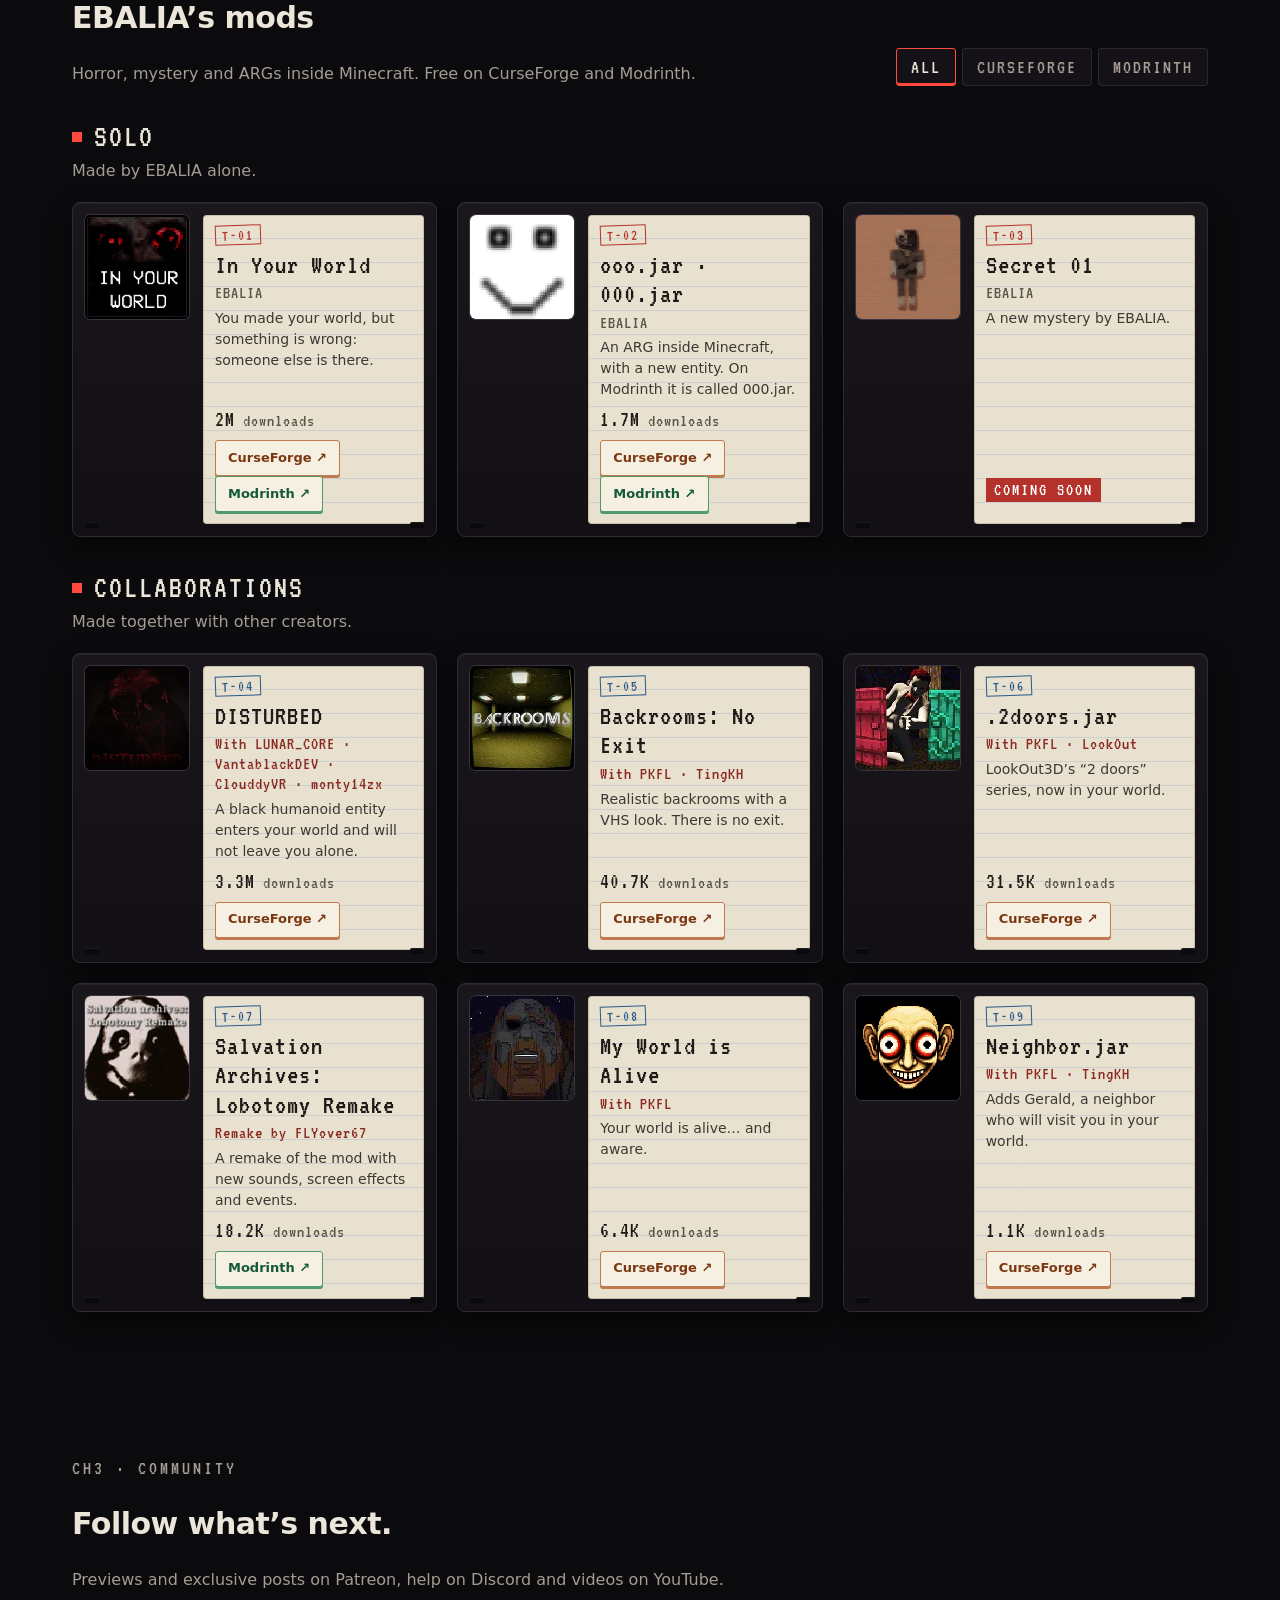
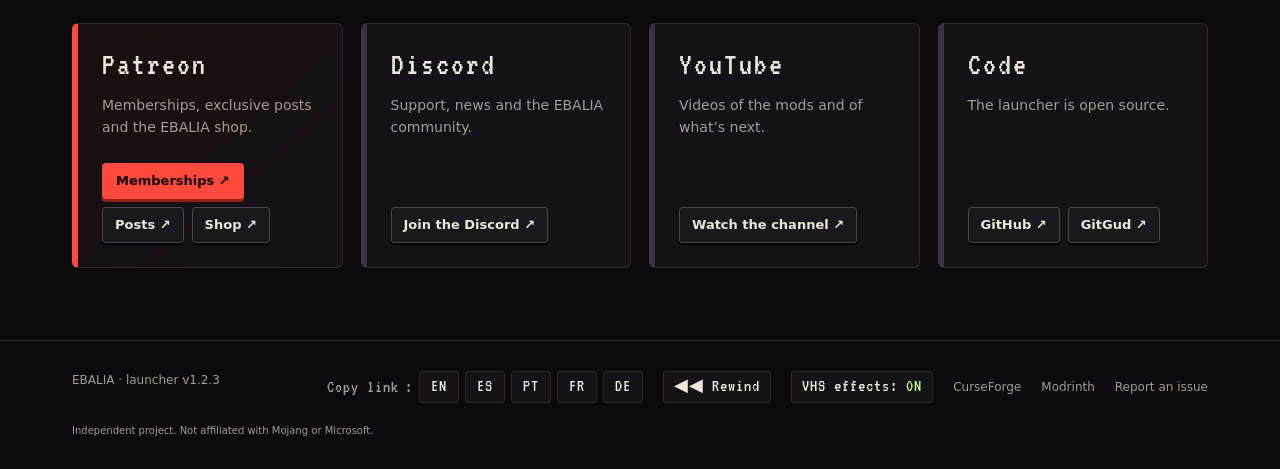
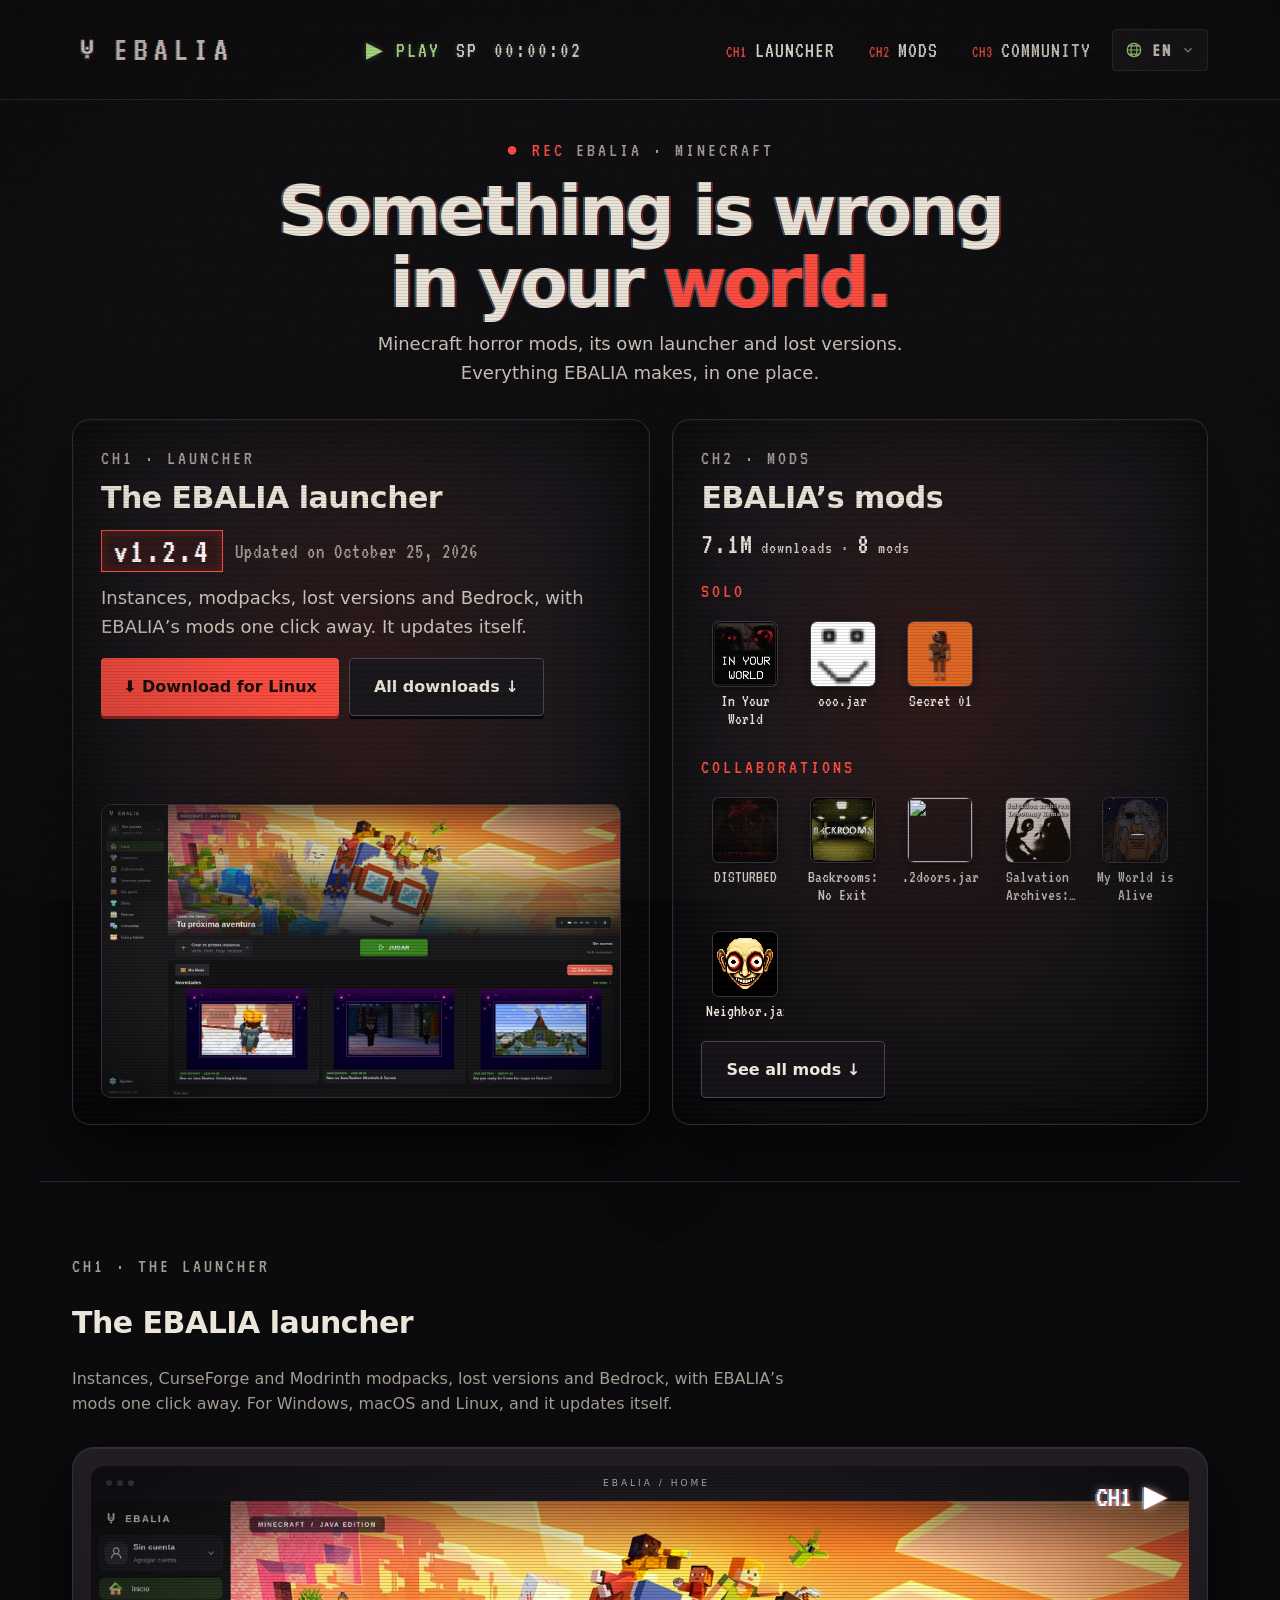
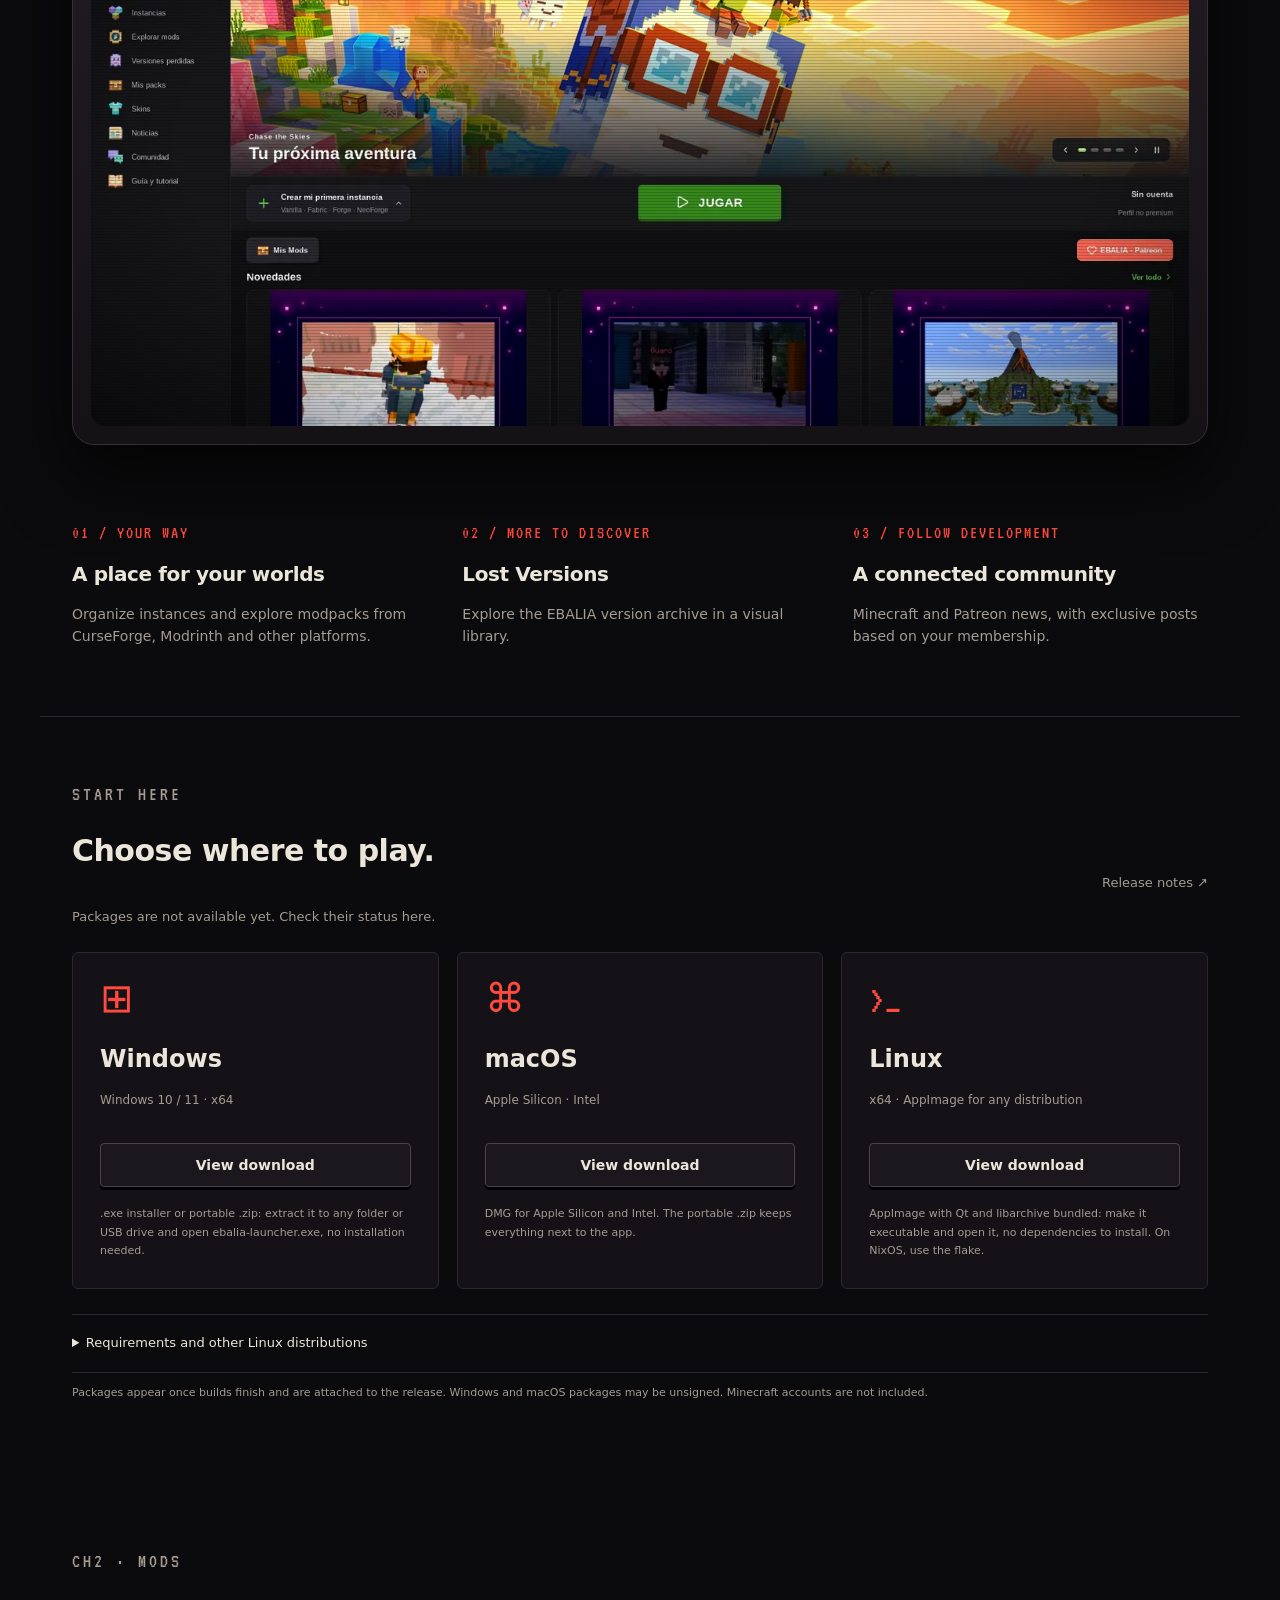
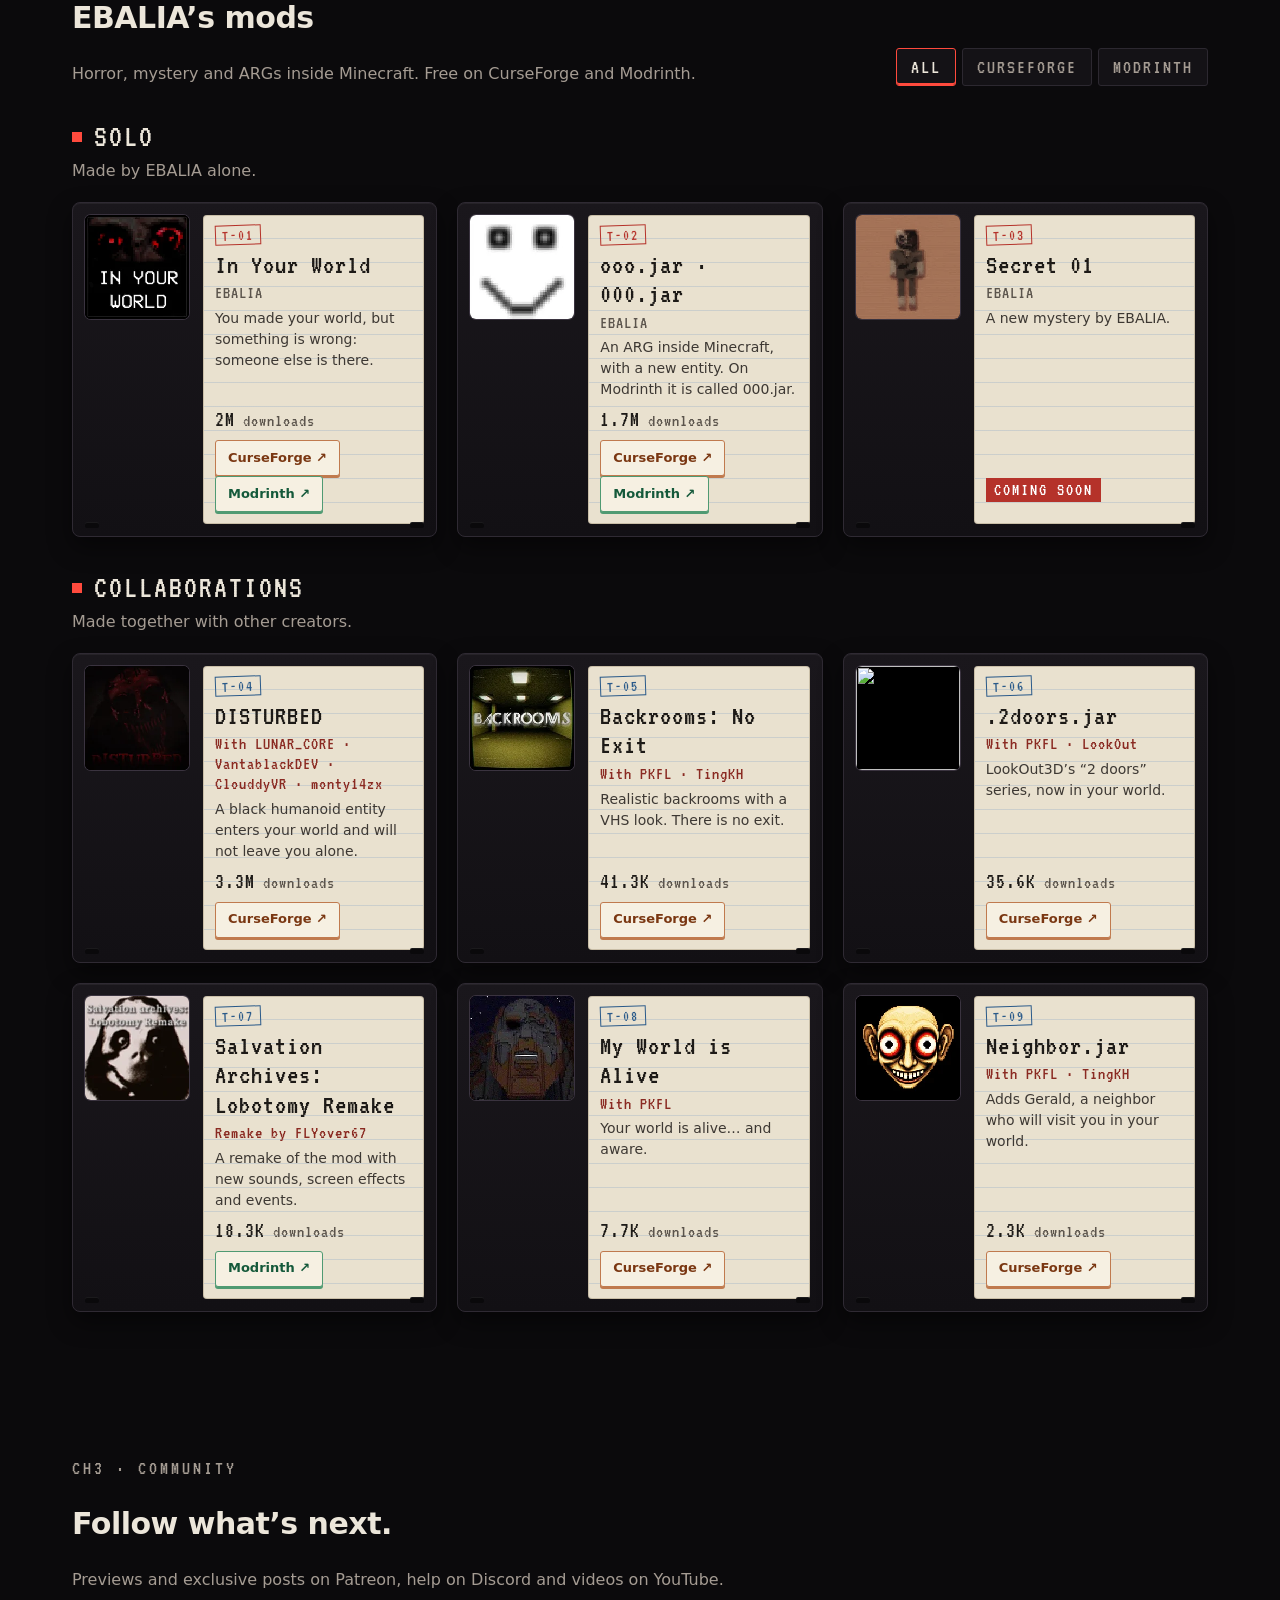
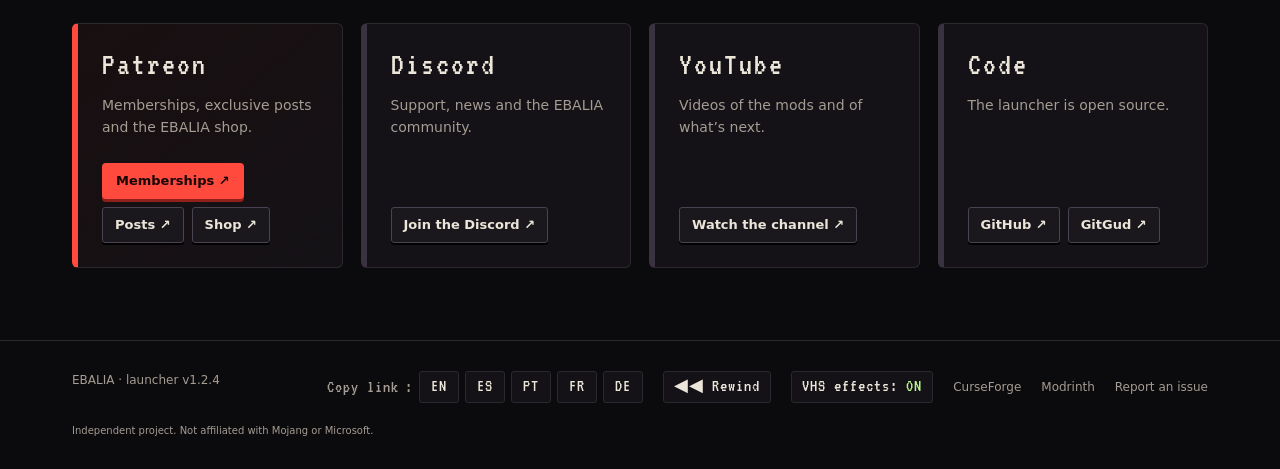
